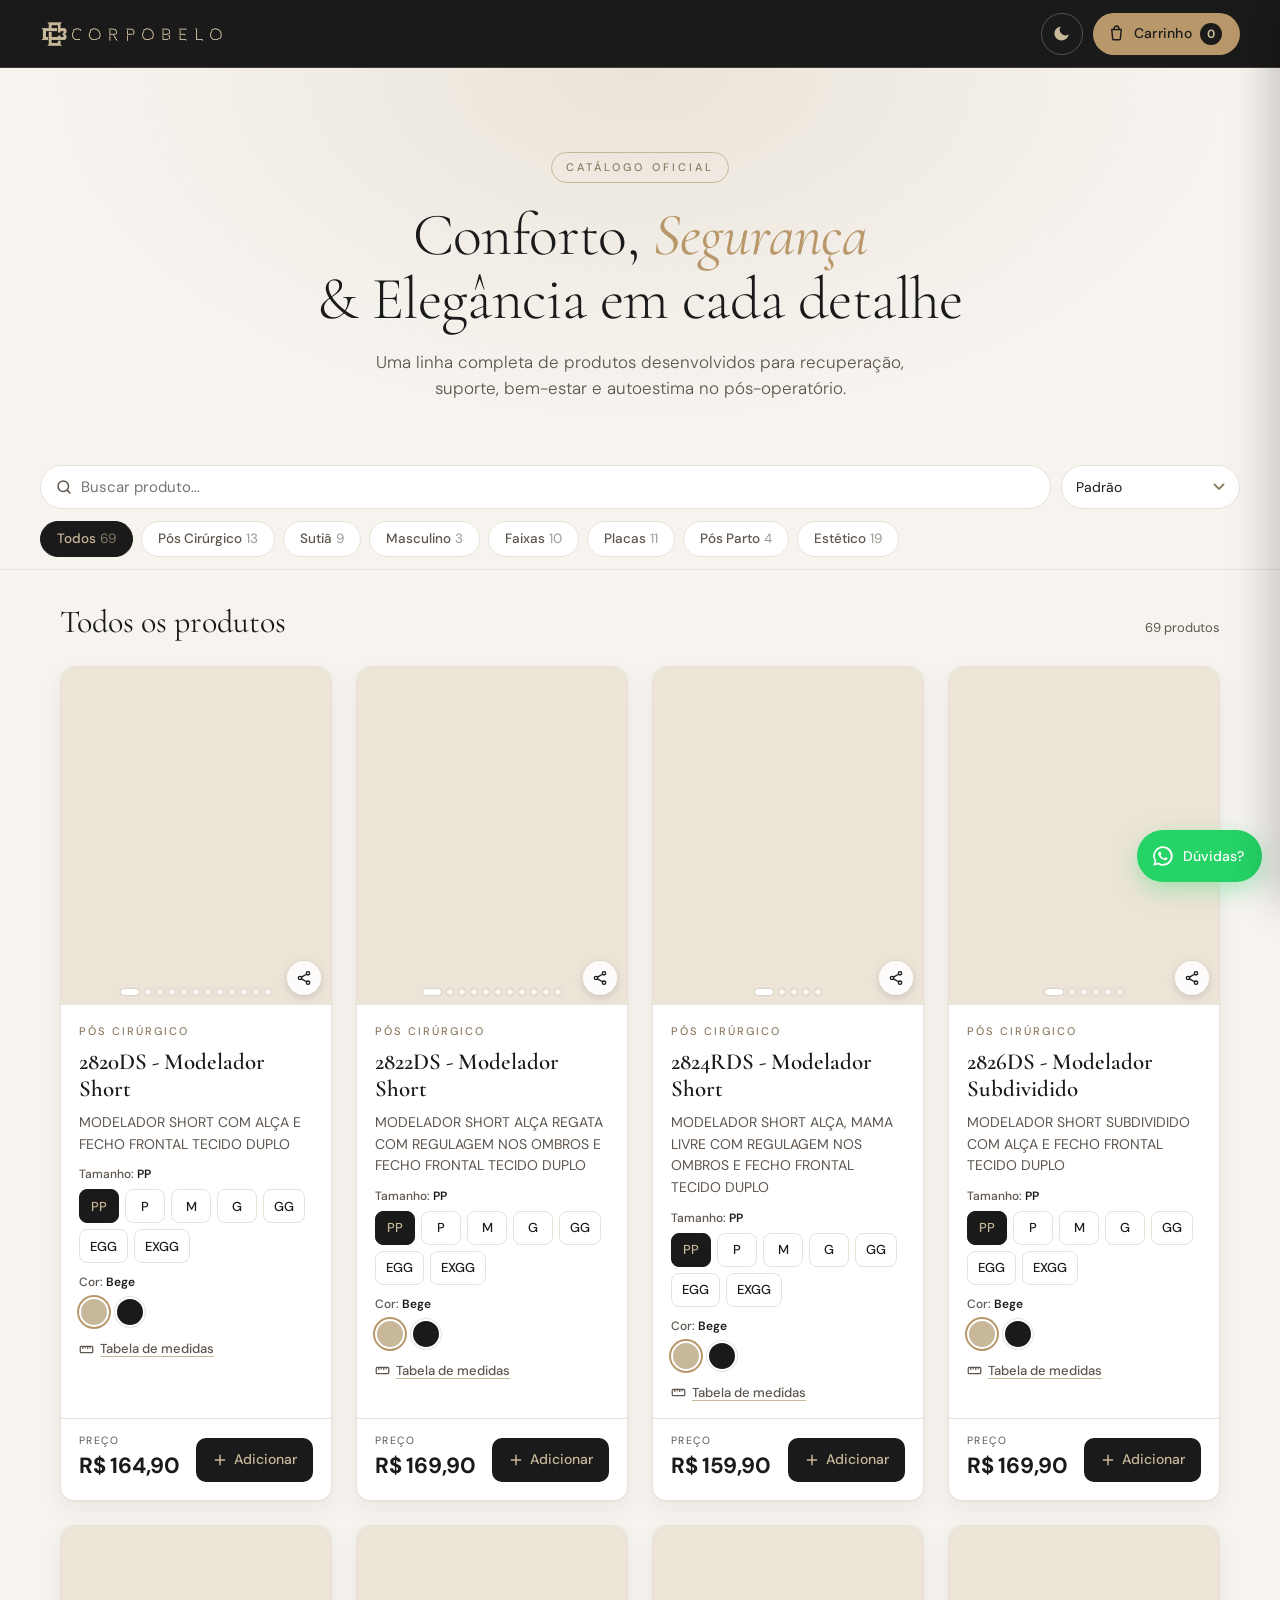
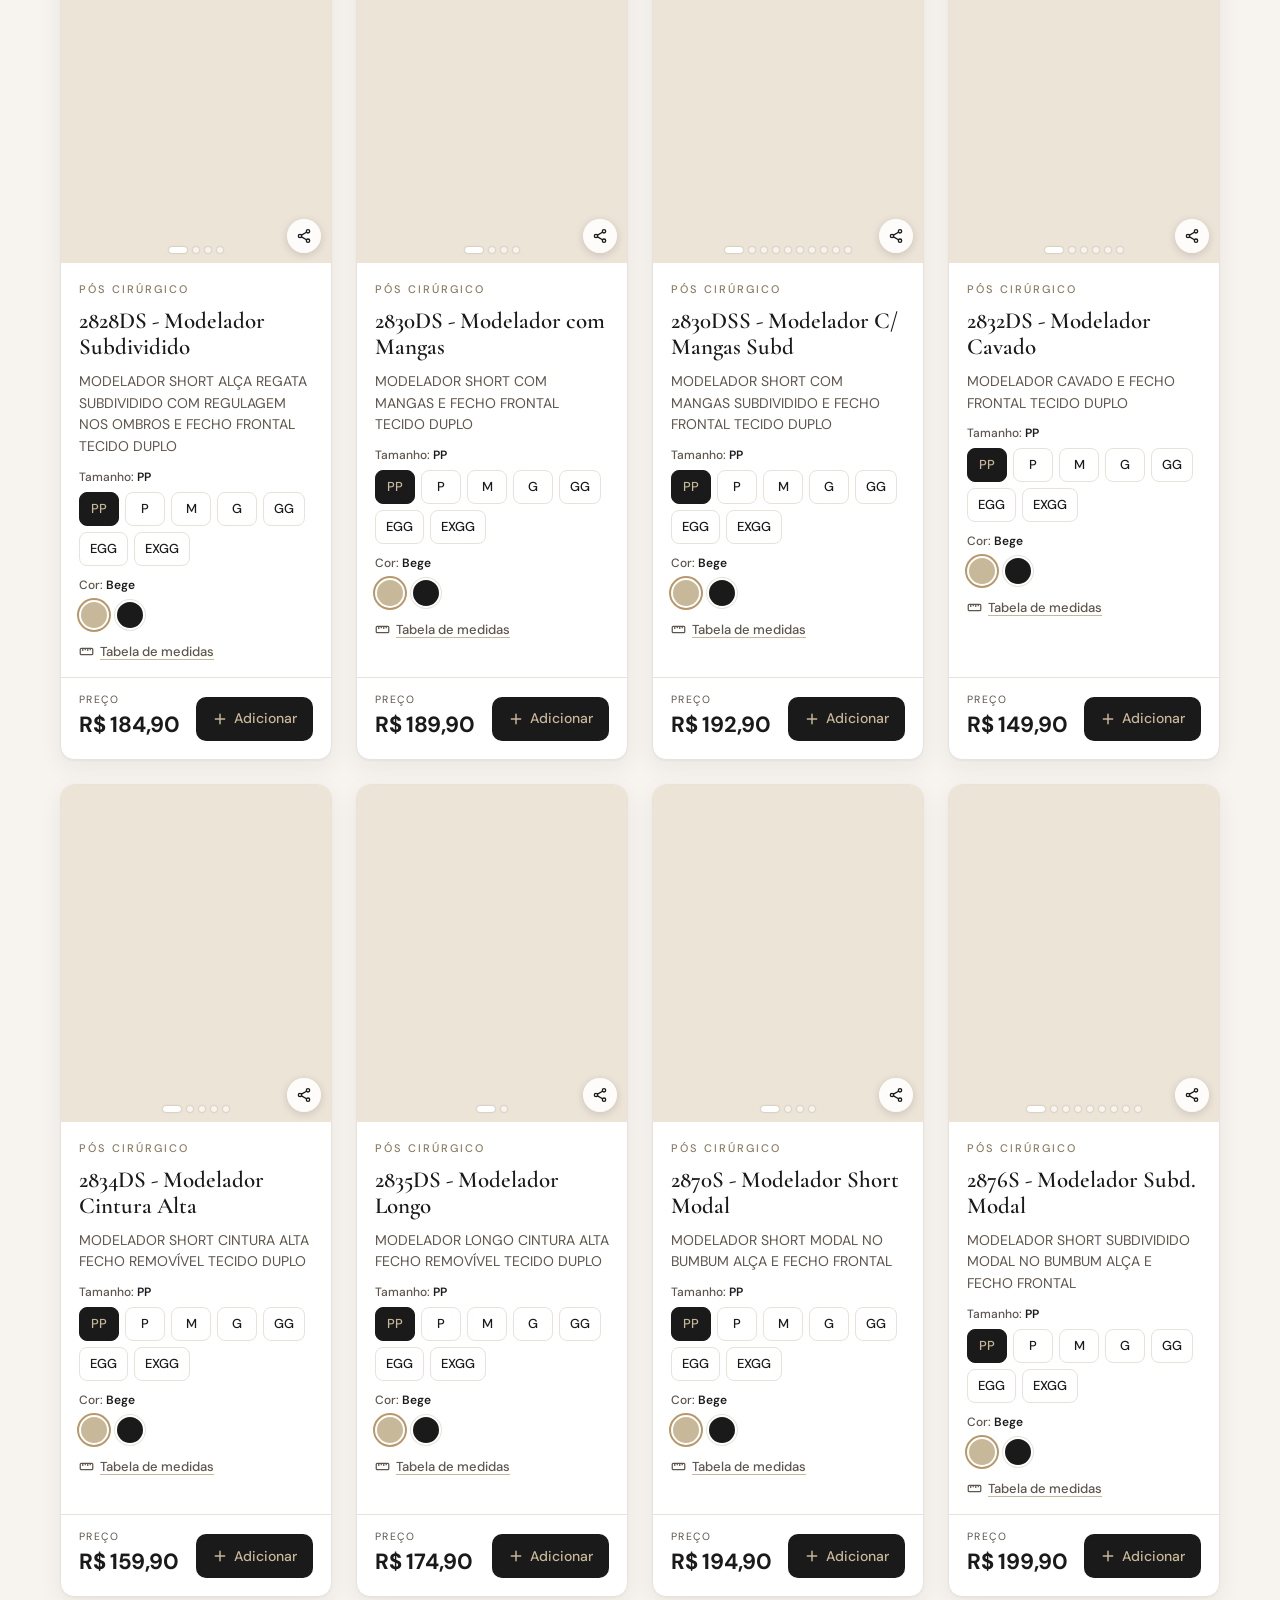
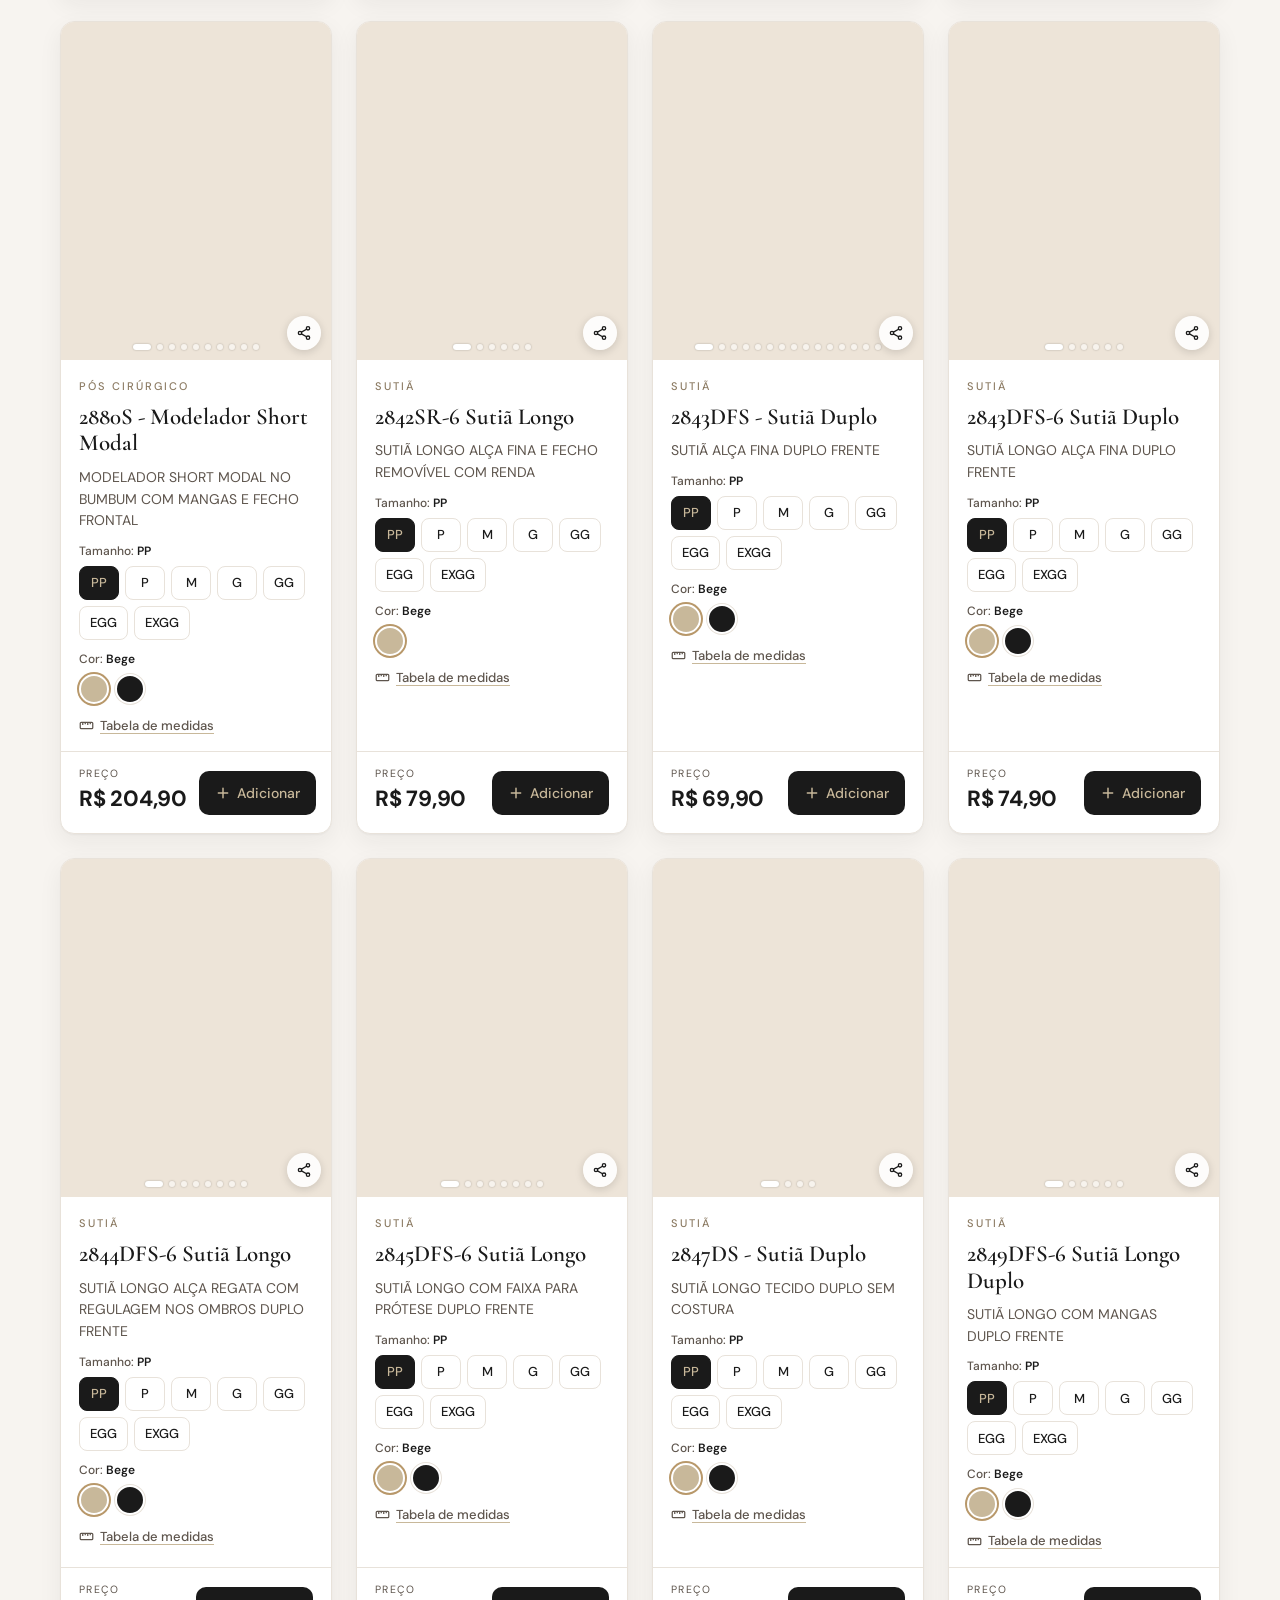
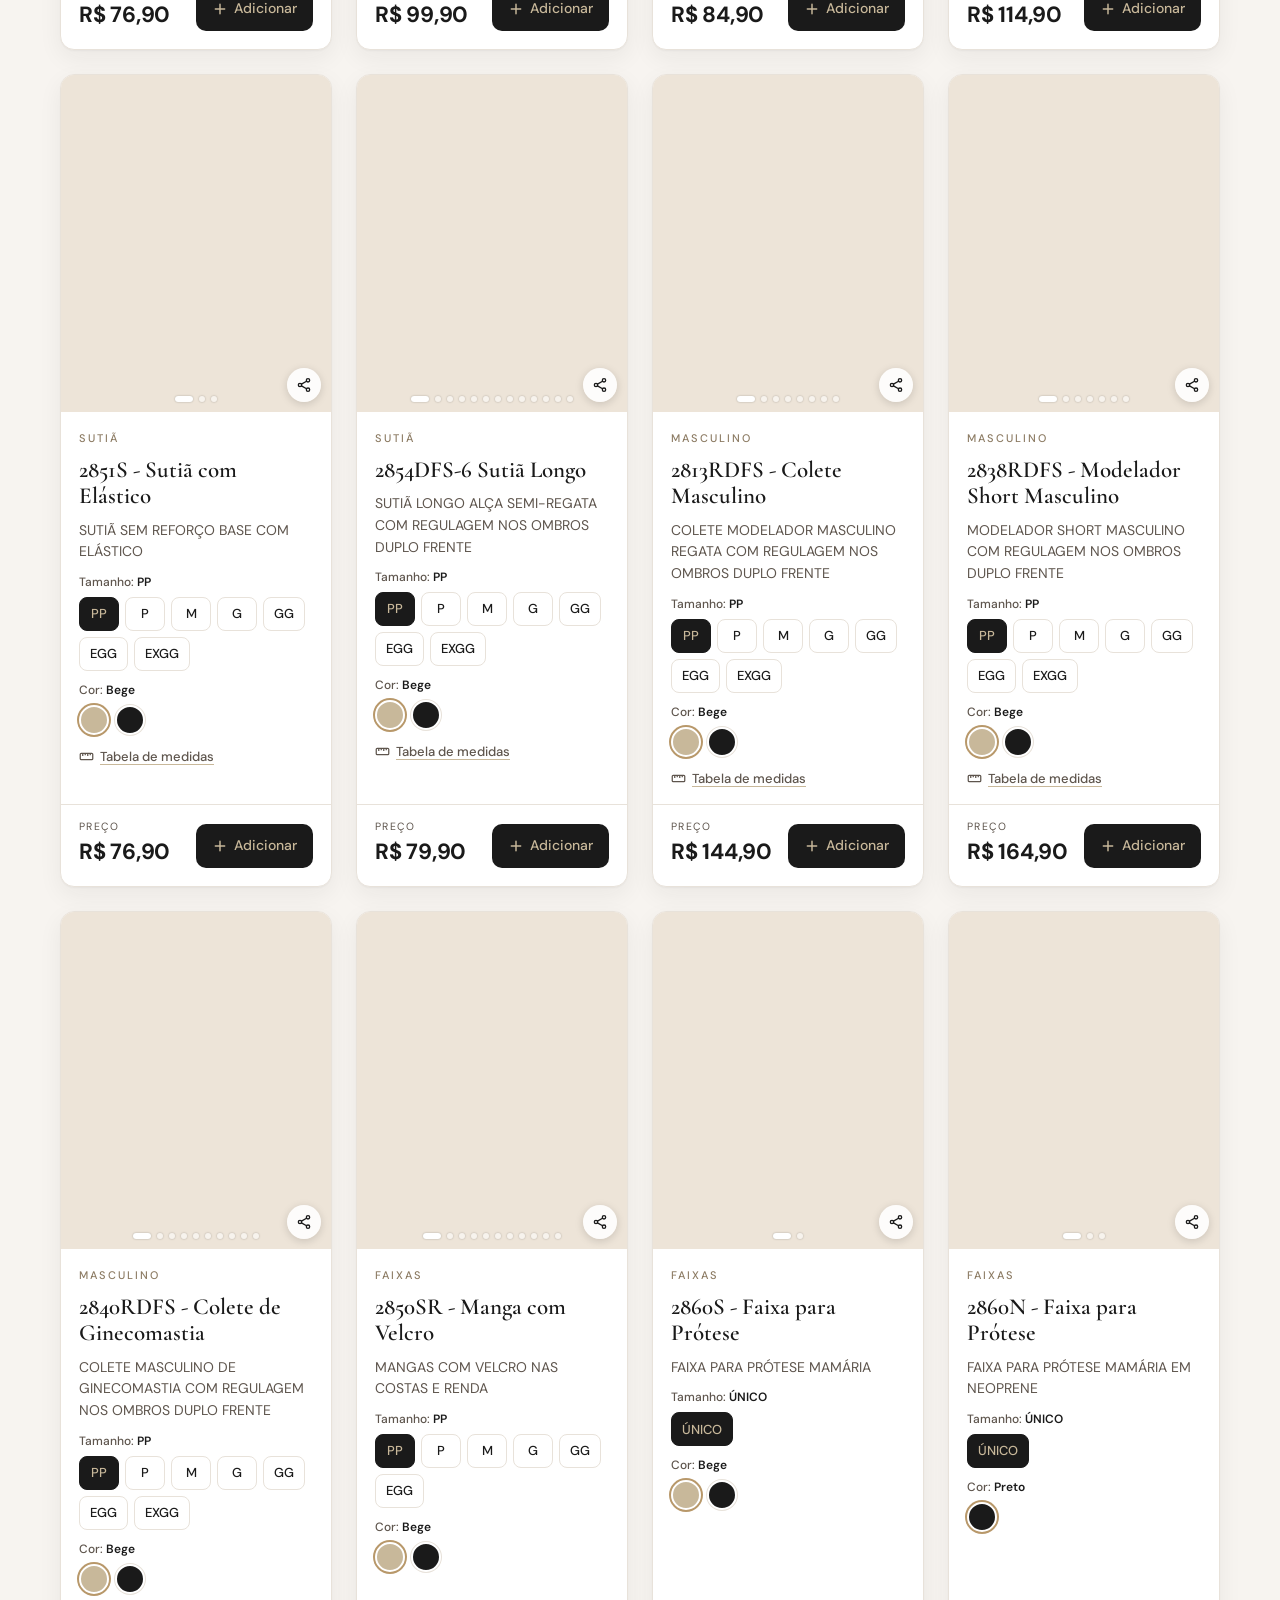
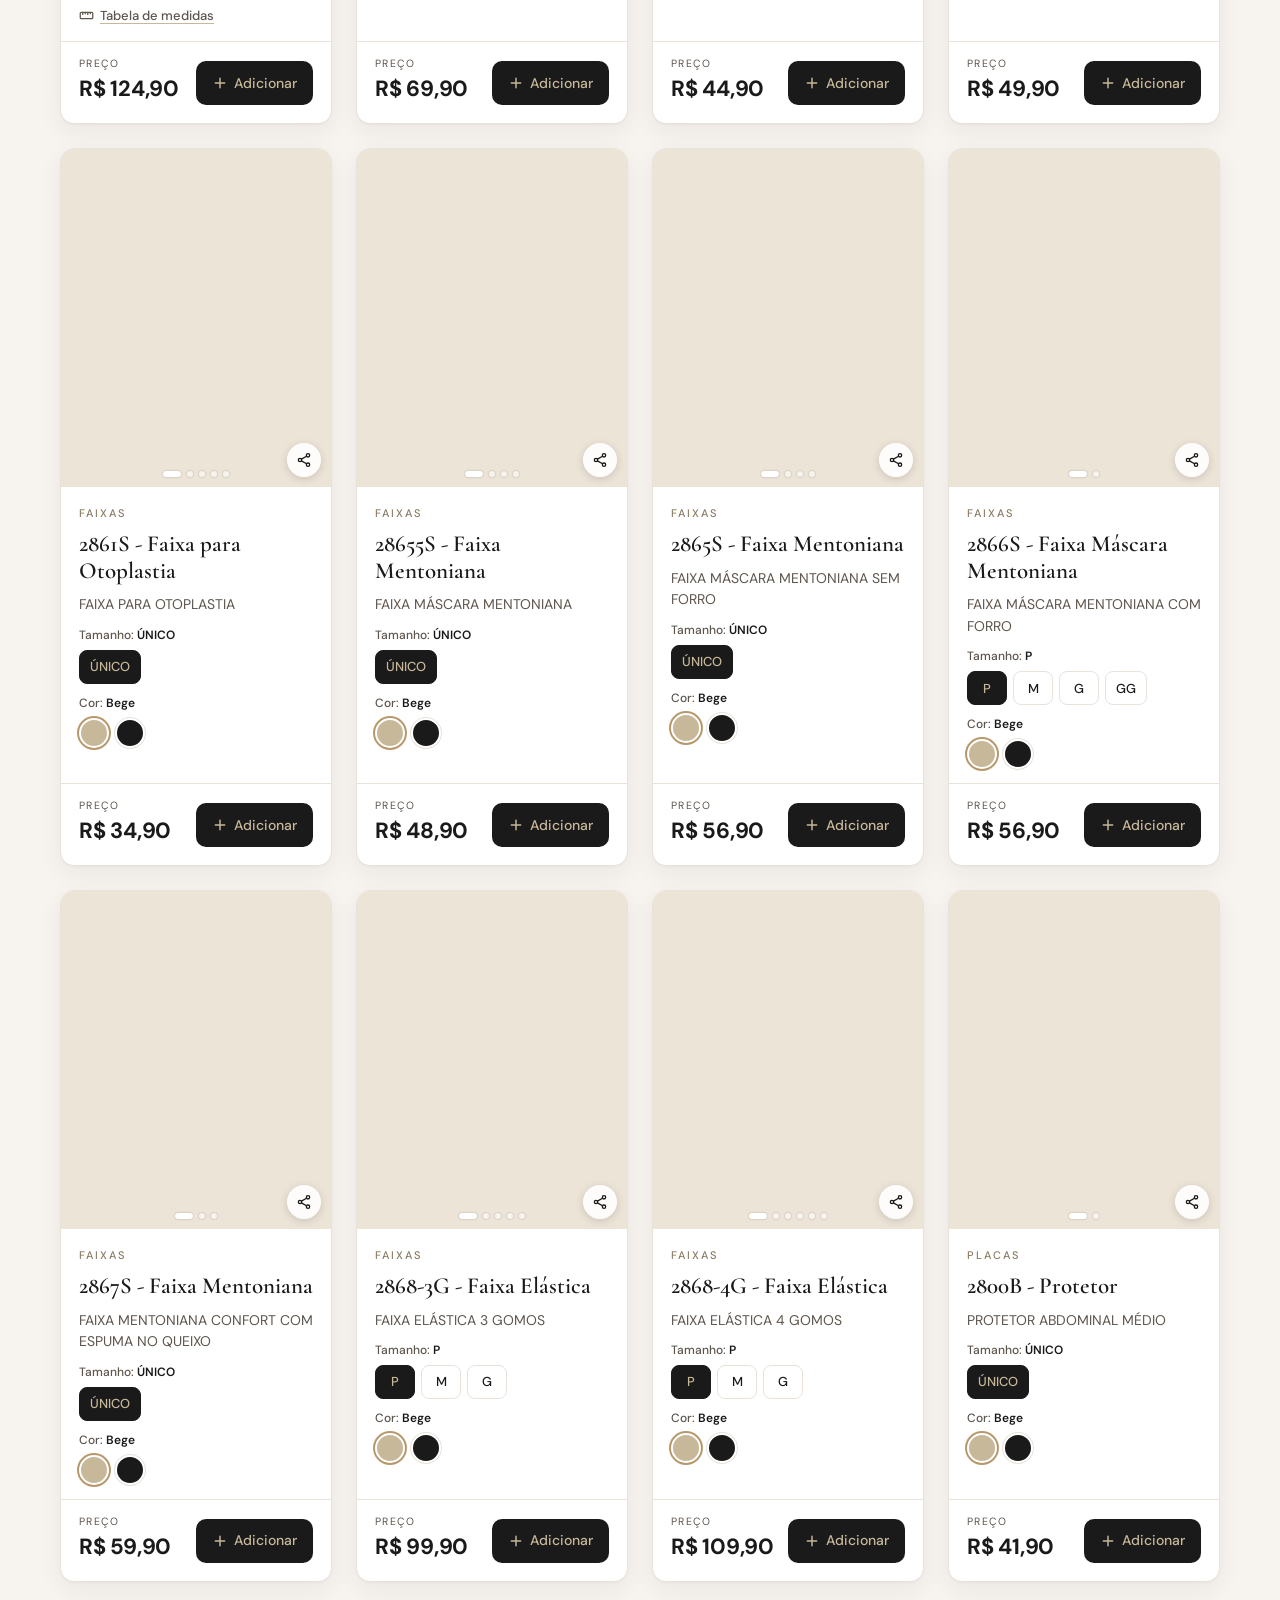
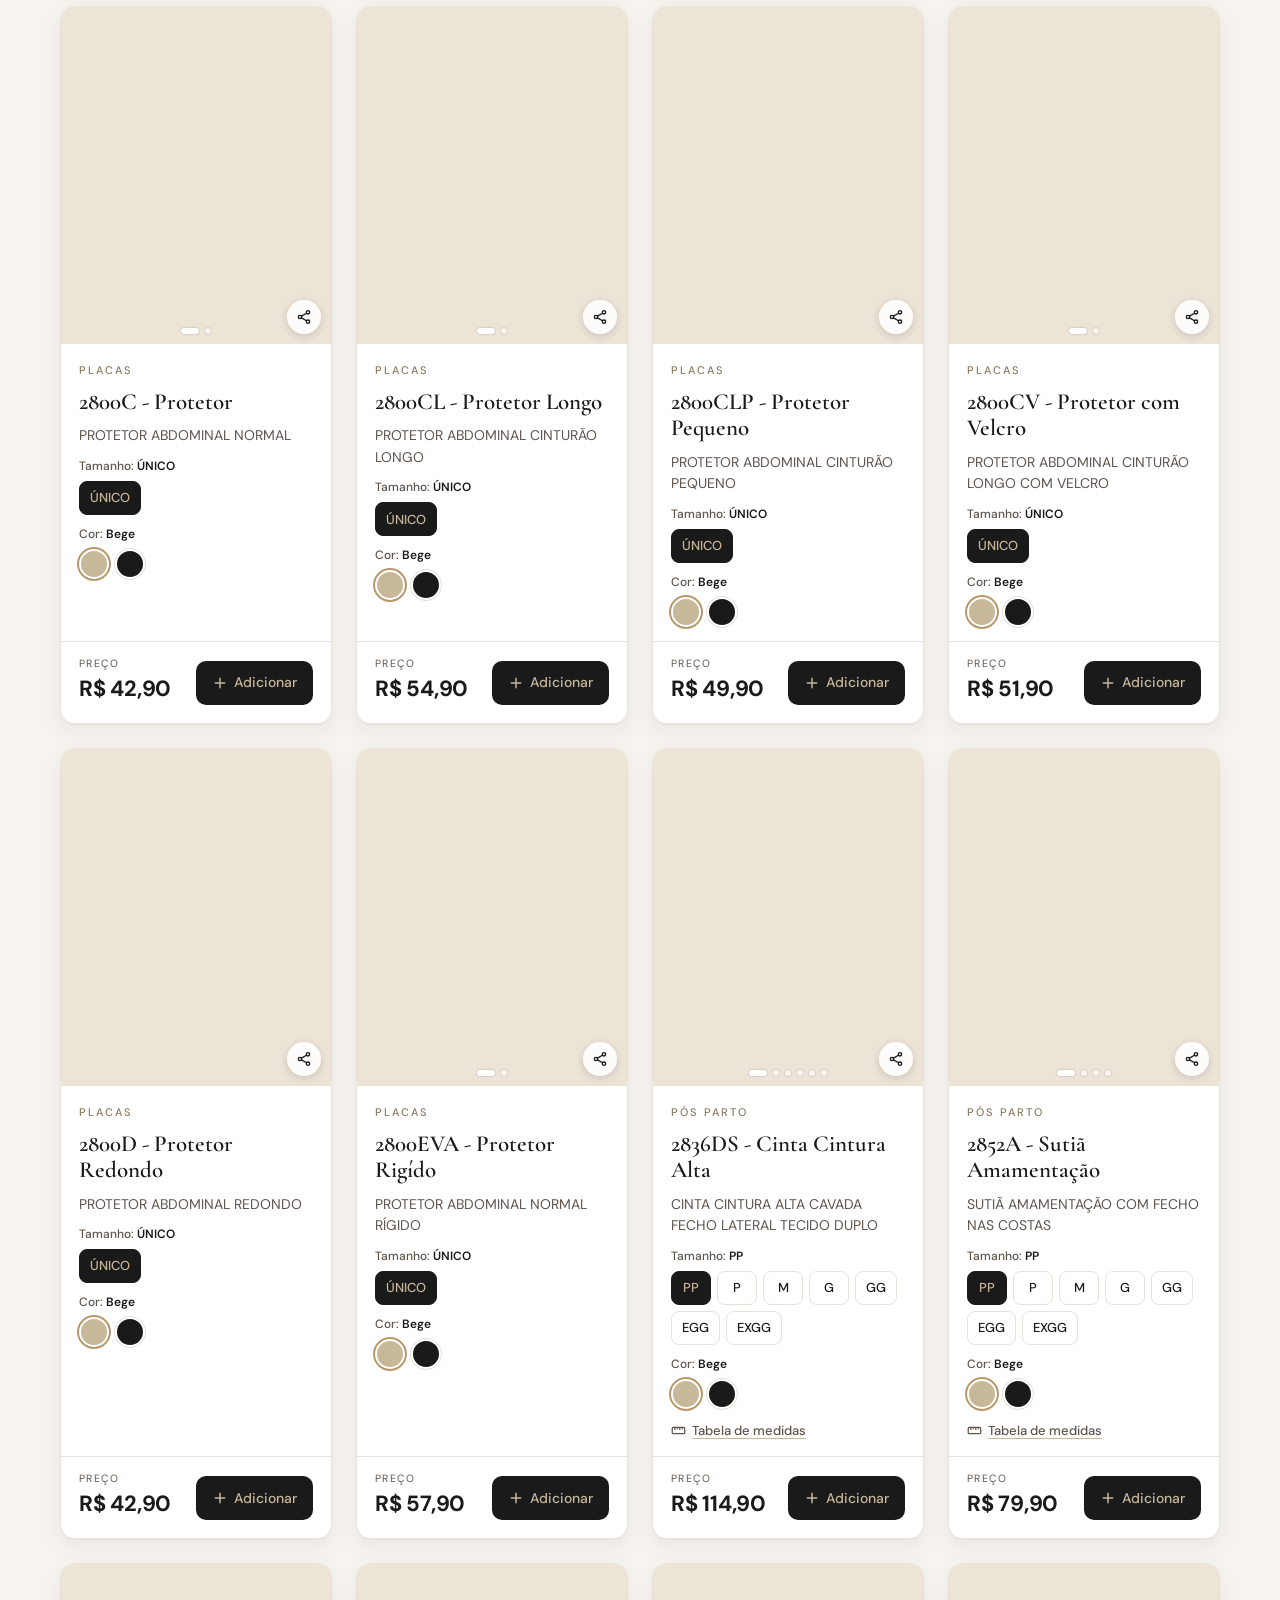
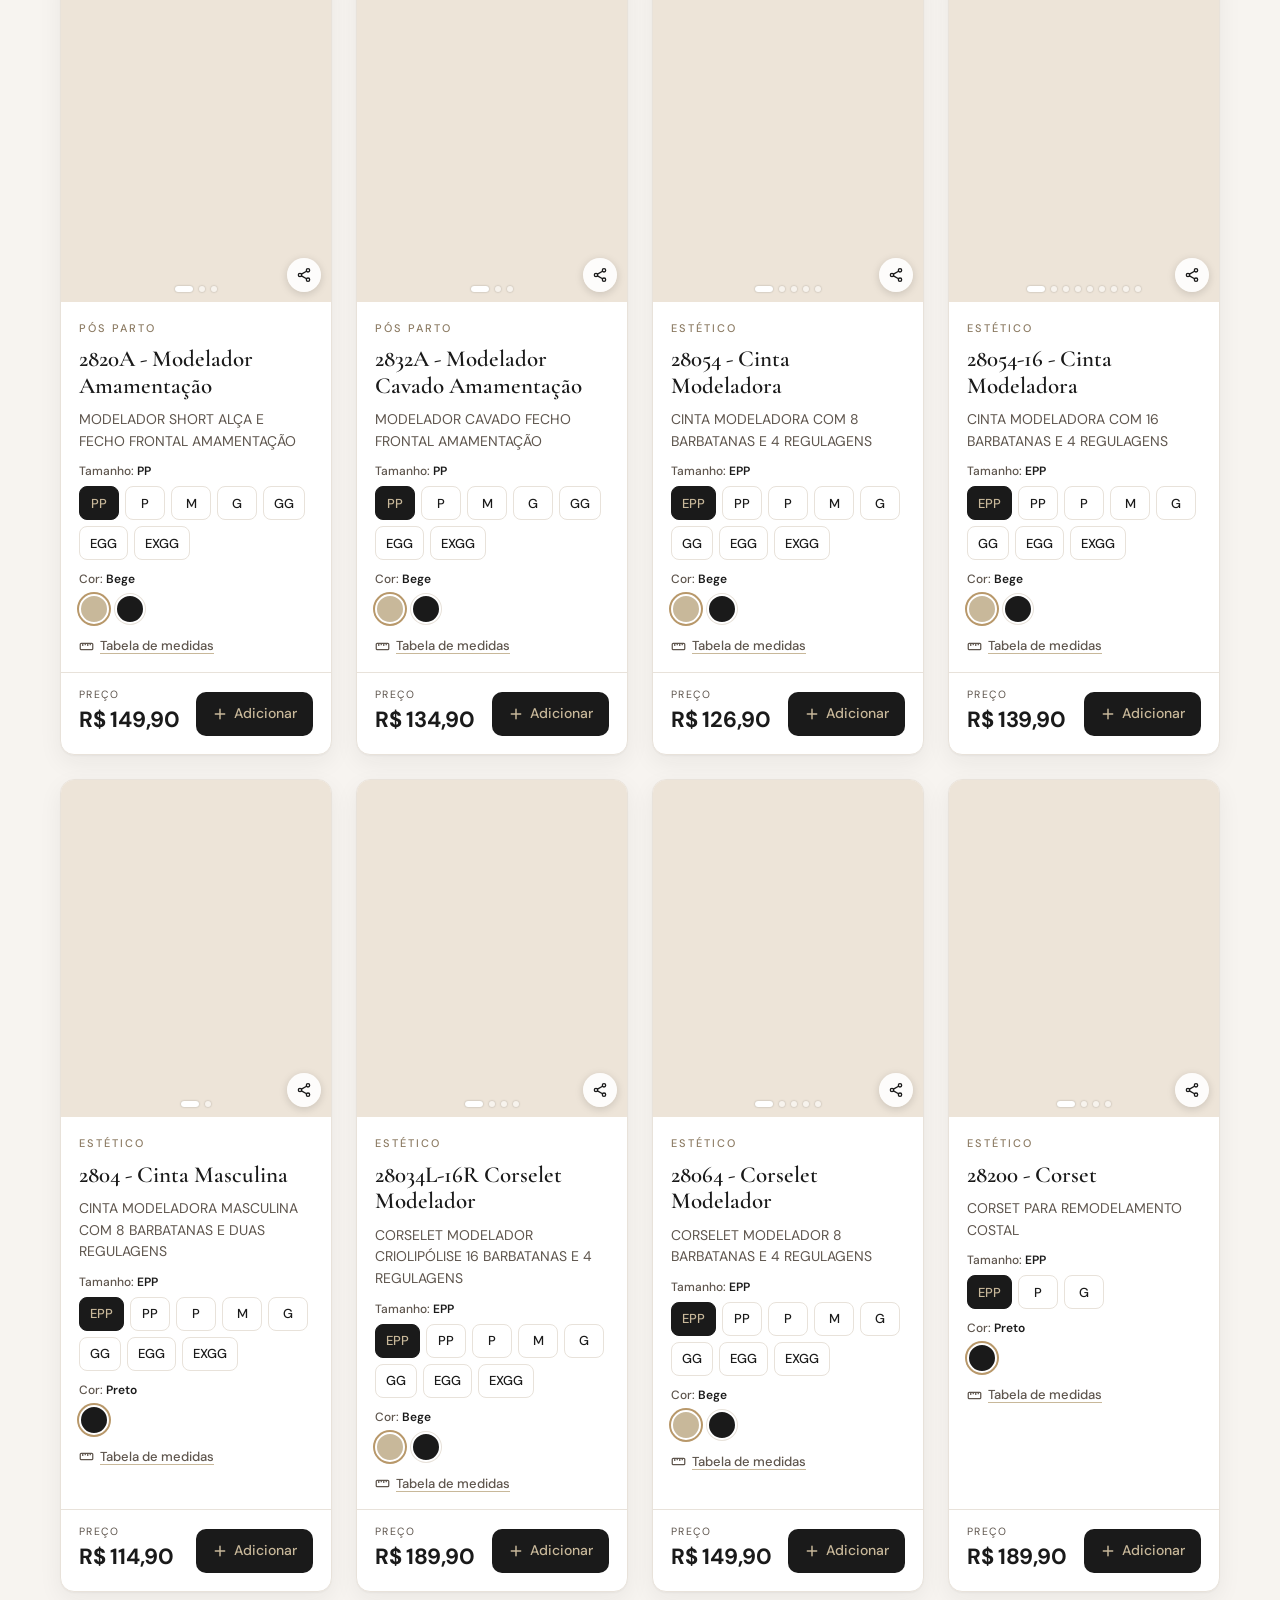
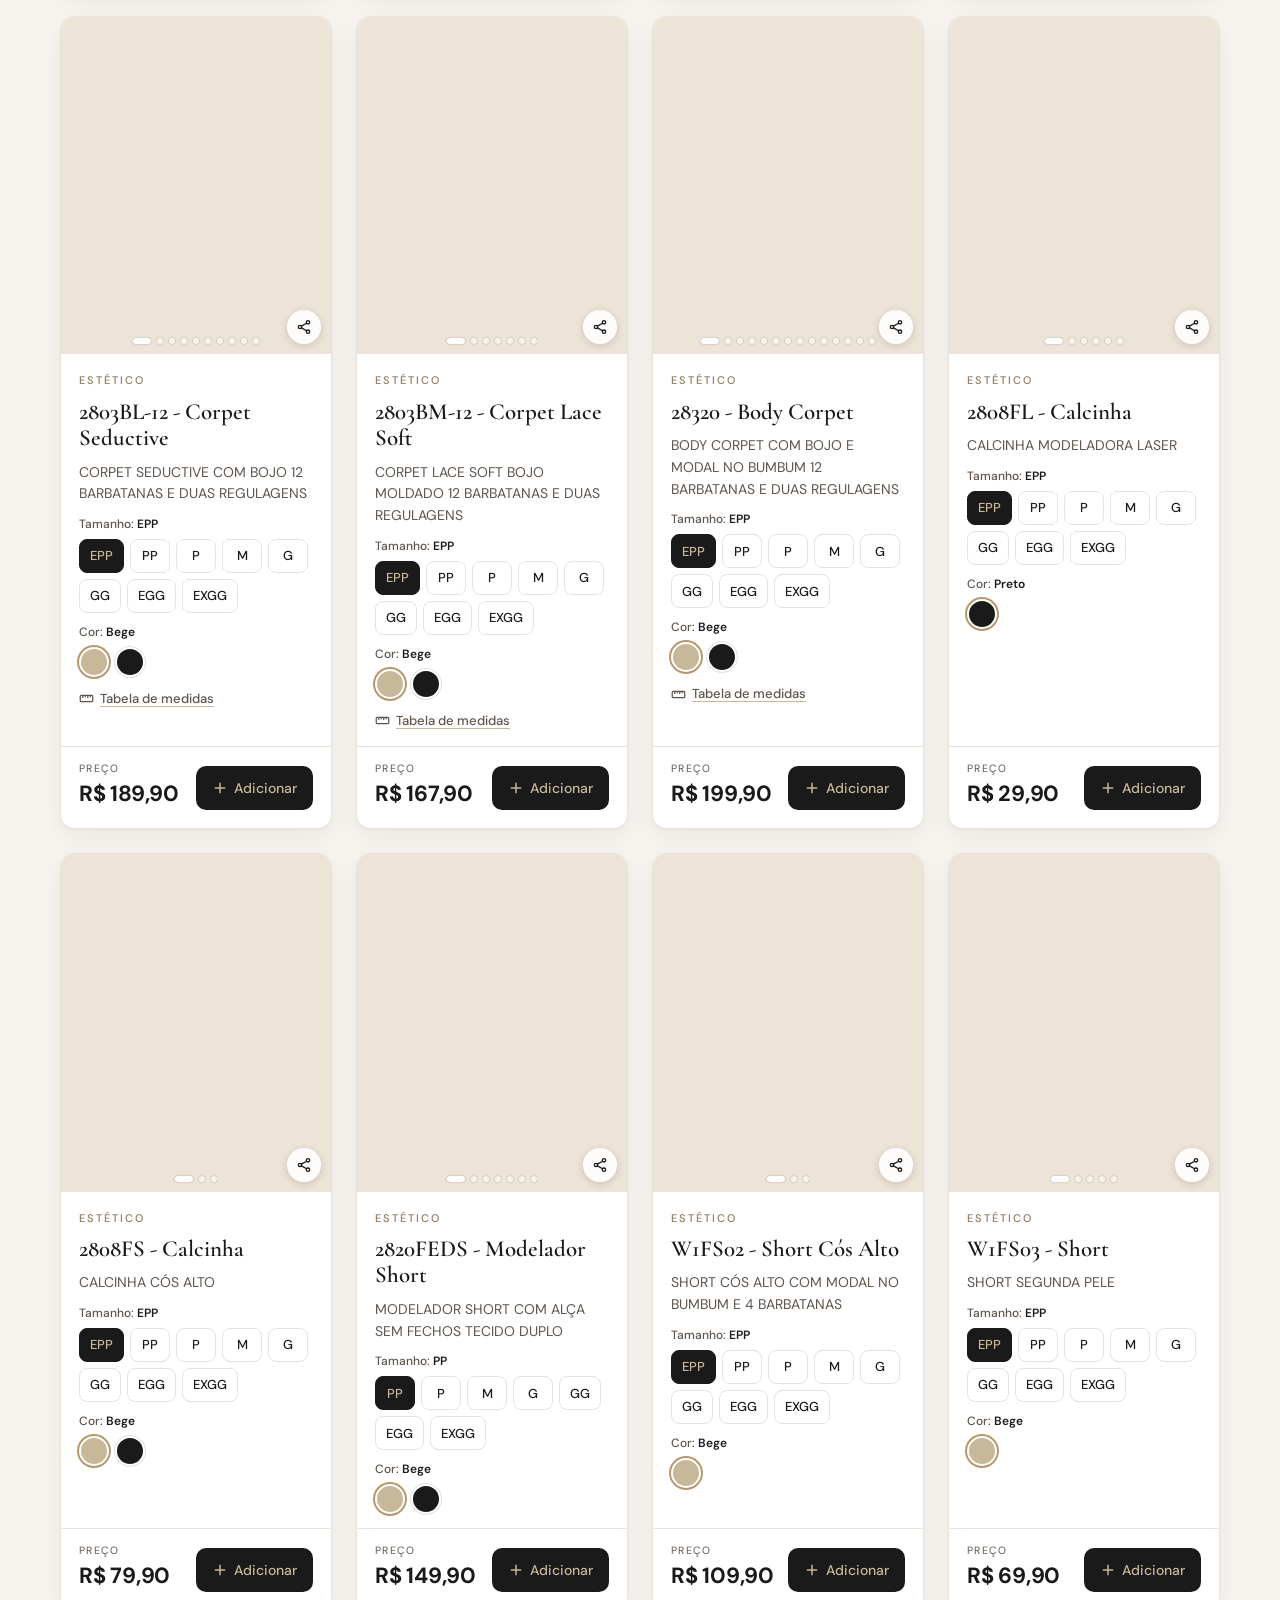
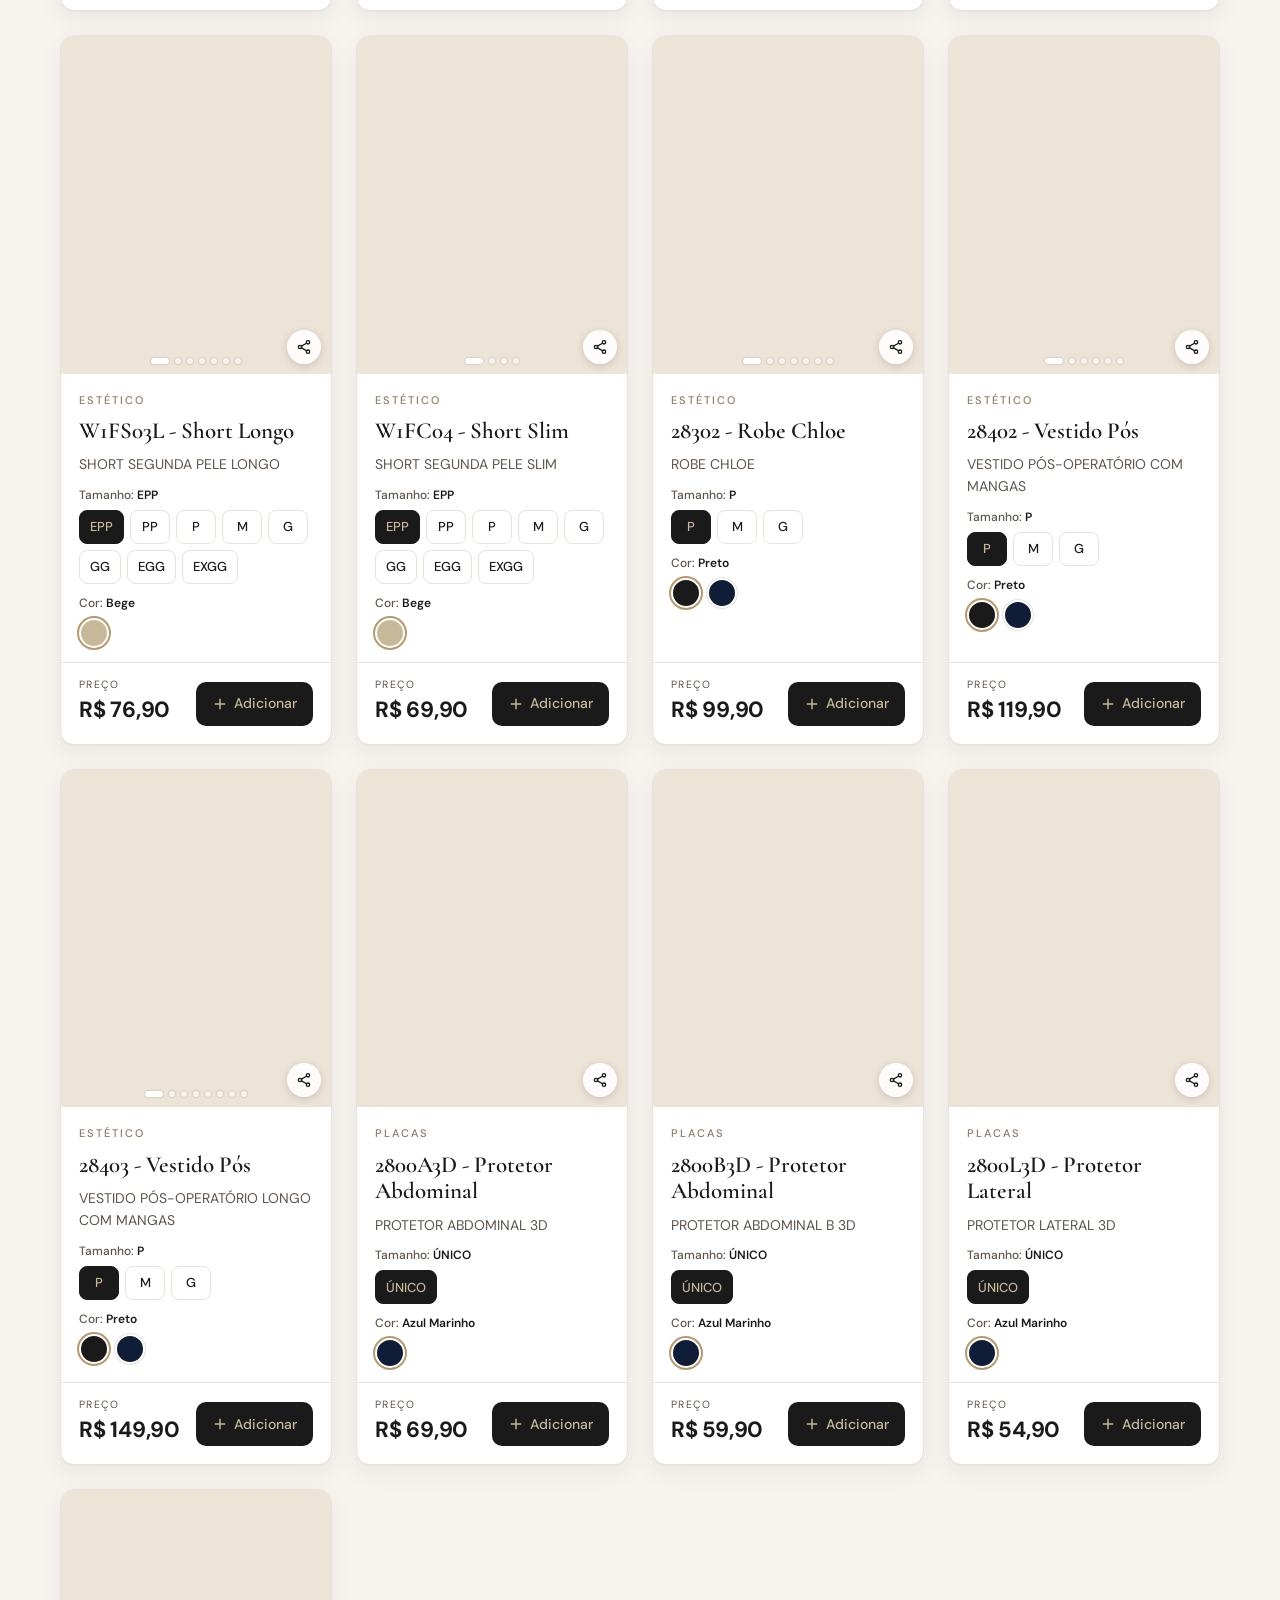
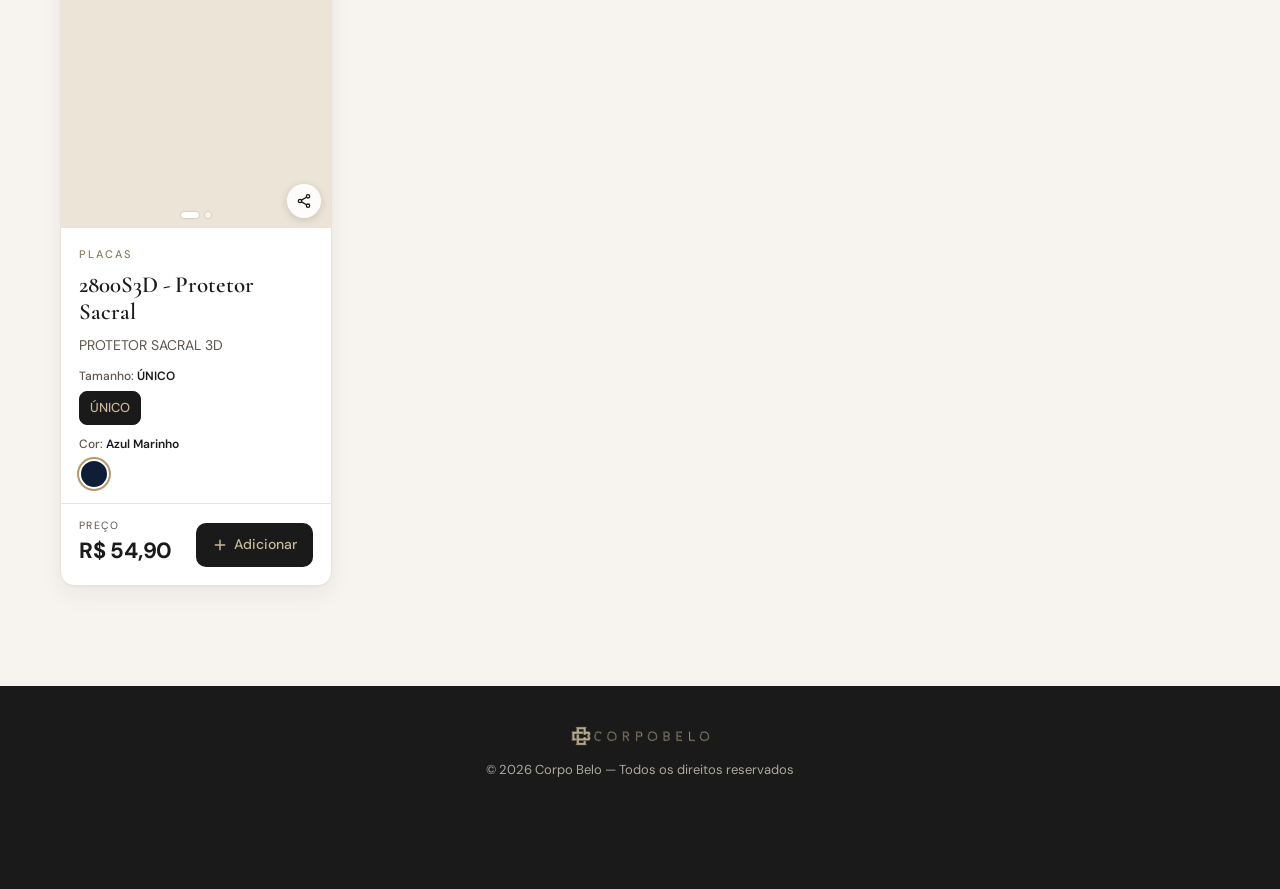
==== index.html @ 25388c6e "Add files via upload" ====
<!DOCTYPE html>
<html lang="pt-BR">
<head>
<meta charset="UTF-8" />
<meta name="viewport" content="width=device-width, initial-scale=1.0, viewport-fit=cover" />
<title>Corpo Belo — Catálogo Oficial</title>
<meta name="description" content="Catálogo oficial Corpo Belo: modeladores pós-cirúrgicos, sutiãs, faixas, placas, pós-parto e linha estética. Monte seu pedido e envie pelo WhatsApp." />
<meta name="theme-color" content="#1A1A1A" />

<!-- Prévia bonita quando o link é enviado no WhatsApp / Instagram -->
<meta property="og:type" content="website" />
<meta property="og:title" content="Corpo Belo — Catálogo Oficial" />
<meta property="og:description" content="Conforto, segurança e elegância em cada detalhe. Veja os produtos e monte seu pedido." />
<meta property="og:image" content="https://catalogocorpobelo.github.io/Catalogo/image/compartilhar.jpg" />
<meta property="og:image:width" content="1200" />
<meta property="og:image:height" content="630" />
<meta name="twitter:card" content="summary_large_image" />

<link rel="icon" type="image/png" href="image/favicon.png" />
<link rel="apple-touch-icon" href="image/apple-touch-icon.png" />
<link rel="manifest" href="manifest.json" />

<link rel="preconnect" href="https://fonts.googleapis.com" />
<link rel="preconnect" href="https://fonts.gstatic.com" crossorigin />
<link href="https://fonts.googleapis.com/css2?family=Cormorant+Garamond:ital,wght@0,300;0,400;0,600;1,400&family=DM+Sans:wght@300;400;500;700&display=swap" rel="stylesheet" />
<link rel="stylesheet" href="assets/style.css" />

<!-- Aplica o tema salvo antes de desenhar a página (evita "piscar") -->
<script>
  (function () {
    try {
      var t = localStorage.getItem('cb-tema');
      if (!t) t = window.matchMedia && window.matchMedia('(prefers-color-scheme: dark)').matches ? 'dark' : 'light';
      document.documentElement.setAttribute('data-theme', t);
    } catch (e) { document.documentElement.setAttribute('data-theme', 'light'); }
  })();
</script>
</head>
<body>

<a class="skip-link" href="#catalogo">Pular para os produtos</a>

<header class="topo">
  <a class="logo" href="./" aria-label="Corpo Belo — início">
    <img src="image/logo-bege.png" alt="Corpo Belo" width="280" height="40" />
  </a>
  <div class="topo-acoes">
    <button class="btn-icone" id="btnTema" aria-label="Alternar modo claro/escuro" title="Modo claro/escuro">
      <svg class="ico-lua" viewBox="0 0 24 24" aria-hidden="true"><path d="M21 12.8A9 9 0 1 1 11.2 3a7 7 0 0 0 9.8 9.8z"/></svg>
      <svg class="ico-sol" viewBox="0 0 24 24" aria-hidden="true"><circle cx="12" cy="12" r="4.5"/><path d="M12 1.5v2.5M12 20v2.5M4.6 4.6l1.8 1.8M17.6 17.6l1.8 1.8M1.5 12H4M20 12h2.5M4.6 19.4l1.8-1.8M17.6 6.4l1.8-1.8"/></svg>
    </button>
    <button class="btn-carrinho" id="btnCarrinho" aria-label="Abrir carrinho">
      <svg viewBox="0 0 24 24" aria-hidden="true"><path d="M6 7h12l-1.2 12.2a1 1 0 0 1-1 .8H8.2a1 1 0 0 1-1-.8L6 7z"/><path d="M9 7V5.5a3 3 0 0 1 6 0V7"/></svg>
      <span class="btn-carrinho-txt">Carrinho</span>
      <span class="contador" id="contadorCarrinho" aria-live="polite">0</span>
    </button>
  </div>
</header>

<section class="hero">
  <div class="hero-etiqueta" id="heroEtiqueta">Catálogo Oficial</div>
  <h1 id="heroTitulo">Conforto, <em>Segurança</em><br>&amp; Elegância em cada detalhe</h1>
  <p id="heroSubtitulo">Uma linha completa de produtos desenvolvidos para recuperação, suporte, bem-estar e autoestima no pós-operatório.</p>
</section>

<div class="barra-filtros" id="barraFiltros">
  <div class="filtros-linha">
    <label class="busca">
      <svg viewBox="0 0 24 24" aria-hidden="true"><circle cx="11" cy="11" r="7"/><path d="m20 20-3.5-3.5"/></svg>
      <input type="search" id="campoBusca" placeholder="Buscar produto..." autocomplete="off" aria-label="Buscar produto" />
    </label>
    <select id="ordenar" aria-label="Ordenar produtos">
      <option value="padrao">Padrão</option>
      <option value="menor">Menor preço</option>
      <option value="maior">Maior preço</option>
      <option value="az">Nome (A–Z)</option>
      <option value="promo">Promoções primeiro</option>
    </select>
  </div>
  <nav class="categorias" id="categorias" aria-label="Categorias">
    <button class="cat-btn ativo" data-cat="todos">Todos</button>
  </nav>
</div>

<main id="catalogo">
  <div class="secao-topo">
    <h2 class="secao-titulo" id="secaoTitulo">Todos os produtos</h2>
    <span class="secao-contagem" id="secaoContagem"></span>
  </div>
  <div class="grade" id="grade" aria-live="polite">
    <!-- esqueleto de carregamento -->
    <div class="card esqueleto"></div><div class="card esqueleto"></div><div class="card esqueleto"></div><div class="card esqueleto"></div>
  </div>
</main>

<footer class="rodape">
  <img src="image/logo-bege.png" alt="Corpo Belo" class="rodape-logo" loading="lazy" />
  <p>&copy; <span id="anoAtual">2026</span> <span id="rodapeTexto">Corpo Belo — Todos os direitos reservados</span></p>
</footer>

<!-- Botão flutuante de dúvidas -->
<a class="wpp-flutuante" id="wppFlutuante" href="#" target="_blank" rel="noopener" aria-label="Dúvidas? Fale conosco no WhatsApp">
  <svg viewBox="0 0 32 32" aria-hidden="true"><path d="M16 3a13 13 0 0 0-11.2 19.6L3 29l6.6-1.7A13 13 0 1 0 16 3zm0 23.6c-2 0-4-.6-5.7-1.6l-.4-.2-3.9 1 1-3.8-.3-.4A10.6 10.6 0 1 1 16 26.6zm5.8-7.9c-.3-.2-1.9-.9-2.2-1-.3-.1-.5-.2-.7.2l-1 1.2c-.2.2-.4.2-.7.1a8.7 8.7 0 0 1-4.3-3.8c-.3-.6.3-.5.9-1.7.1-.2 0-.4 0-.5l-1-2.4c-.3-.6-.5-.5-.7-.5h-.6c-.2 0-.5.1-.8.4-.3.3-1 1-1 2.5s1.1 2.9 1.2 3.1c.2.2 2.1 3.2 5.1 4.5 1.9.8 2.6.9 3.6.7.6-.1 1.9-.8 2.1-1.5.3-.7.3-1.3.2-1.5l-.6-.3z"/></svg>
  <span>Dúvidas?</span>
</a>

<!-- Carrinho lateral -->
<div class="fundo-escuro" id="fundoCarrinho"></div>
<aside class="carrinho" id="carrinho" aria-label="Carrinho" aria-hidden="true">
  <div class="carrinho-topo">
    <h2>Seu carrinho</h2>
    <button class="btn-fechar" id="fecharCarrinho" aria-label="Fechar carrinho">&times;</button>
  </div>
  <div class="carrinho-itens" id="itensCarrinho"></div>
  <div class="carrinho-rodape" id="rodapeCarrinho">
    <div class="carrinho-total"><span>Total estimado</span><strong id="totalCarrinho">R$ 0,00</strong></div>
    <label class="campo">
      <span>Seu nome <small>(opcional)</small></span>
      <input type="text" id="nomeCliente" placeholder="Como podemos te chamar?" autocomplete="name" />
    </label>
    <label class="campo">
      <span>Observação <small>(opcional)</small></span>
      <textarea id="obsCliente" rows="2" placeholder="Ex.: cidade de entrega, data da cirurgia..."></textarea>
    </label>
    <div class="enviar-titulo">Enviar pedido pelo WhatsApp para:</div>
    <div class="enviar-botoes" id="botoesEnvio"></div>
    <button class="btn-limpar" id="limparCarrinho">Esvaziar carrinho</button>
  </div>
</aside>

<!-- Visualizador de fotos / tabela de medidas -->
<div class="visualizador" id="visualizador" role="dialog" aria-modal="true" aria-label="Imagem ampliada" aria-hidden="true">
  <button class="vis-fechar" id="visFechar" aria-label="Fechar">&times;</button>
  <button class="vis-seta vis-ant" id="visAnt" aria-label="Foto anterior">&#8249;</button>
  <img id="visImagem" src="" alt="" />
  <button class="vis-seta vis-prox" id="visProx" aria-label="Próxima foto">&#8250;</button>
  <div class="vis-contador" id="visContador"></div>
</div>

<!-- Aviso rápido (ex.: "Adicionado ao carrinho") -->
<div class="aviso" id="aviso" role="status" aria-live="polite"></div>

<script src="config.js"></script>
<script>document.write('<script src="produtos.js?v=' + Date.now() + '"><\/script>');</script>
<script src="assets/app.js"></script>
</body>
</html>
---- assets/style.css ----
/* =====================================================================
   CORPO BELO — ESTILO DO CATÁLOGO
   Cores da marca ficam em :root logo abaixo.
   ===================================================================== */
:root {
  --bege: #C8B89A;
  --bege-claro: #EDE4D8;
  --bege-escuro: #8C7B63;
  --dourado: #B8986A;
  --preto: #1A1A1A;
  --vermelho: #B4232F;
  --verde-wpp: #25D366;

  --fundo: #F7F4F0;
  --superficie: #FFFFFF;
  --texto: #1A1A1A;
  --texto-suave: #5E554D;
  --borda: #E8E2DA;
  --sombra: 0 1px 2px rgba(26,26,26,.04), 0 8px 24px rgba(26,26,26,.06);
  --sombra-forte: 0 18px 50px rgba(26,26,26,.16);

  --raio: 14px;
  --trans: .28s cubic-bezier(.25,.8,.25,1);
  --serif: 'Cormorant Garamond', Georgia, serif;
  --sans: 'DM Sans', system-ui, -apple-system, 'Segoe UI', sans-serif;
  color-scheme: light;
}
[data-theme="dark"] {
  --fundo: #121212;
  --superficie: #1C1C1C;
  --texto: #F3F0EC;
  --texto-suave: #BDB3AA;
  --borda: #2C2C2C;
  --bege-claro: #2A2621;
  --vermelho: #E5545F;
  --sombra: 0 1px 2px rgba(0,0,0,.3), 0 8px 24px rgba(0,0,0,.35);
  color-scheme: dark;
}

* { margin: 0; padding: 0; box-sizing: border-box; }
html { scroll-behavior: smooth; -webkit-text-size-adjust: 100%; }
body {
  font-family: var(--sans);
  background: var(--fundo);
  color: var(--texto);
  min-height: 100vh;
  line-height: 1.5;
  transition: background var(--trans), color var(--trans);
  overflow-x: hidden;
}
body.travado { overflow: hidden; }
img { max-width: 100%; display: block; }
button, input, select, textarea { font: inherit; color: inherit; }
button { cursor: pointer; }
:focus-visible { outline: 2px solid var(--dourado); outline-offset: 2px; }

.skip-link { position: absolute; left: -999px; top: 8px; background: var(--preto); color: #fff; padding: 8px 14px; border-radius: 8px; z-index: 999; }
.skip-link:focus { left: 8px; }

/* ── TOPO ───────────────────────────────────────── */
.topo {
  position: sticky; top: 0; z-index: 50;
  height: 68px;
  display: flex; align-items: center; justify-content: space-between;
  padding: 0 clamp(16px, 4vw, 40px);
  background: var(--preto);
  border-bottom: 1px solid rgba(200,184,154,.22);
}
.logo img { height: 26px; width: auto; }
.topo-acoes { display: flex; align-items: center; gap: 10px; }
.btn-icone {
  width: 42px; height: 42px; border-radius: 50%;
  display: grid; place-items: center;
  background: transparent; border: 1px solid rgba(200,184,154,.35);
  transition: background var(--trans), border-color var(--trans);
}
.btn-icone:hover { background: rgba(200,184,154,.12); border-color: var(--bege); }
.btn-icone svg { width: 19px; height: 19px; fill: none; stroke: var(--bege); stroke-width: 1.8; stroke-linecap: round; }
.ico-lua { fill: var(--bege) !important; stroke: none !important; }
.ico-sol { display: none; }
[data-theme="dark"] .ico-lua { display: none; }
[data-theme="dark"] .ico-sol { display: block; }

.btn-carrinho {
  position: relative;
  display: flex; align-items: center; gap: 8px;
  height: 42px; padding: 0 18px 0 14px;
  background: var(--dourado); color: var(--preto);
  border: none; border-radius: 999px;
  font-weight: 500; font-size: 14px; letter-spacing: .02em;
  transition: transform var(--trans), background var(--trans);
}
.btn-carrinho:hover { background: var(--bege); }
.btn-carrinho svg { width: 19px; height: 19px; fill: none; stroke: currentColor; stroke-width: 1.8; stroke-linejoin: round; }
.contador {
  min-width: 22px; height: 22px; padding: 0 6px;
  border-radius: 999px; background: var(--preto); color: var(--bege);
  font-size: 12px; font-weight: 700;
  display: grid; place-items: center;
}
.btn-carrinho.pulo { animation: pulo .45s ease; }
@keyframes pulo { 0%,100% { transform: scale(1); } 40% { transform: scale(1.12); } }

/* ── HERO ───────────────────────────────────────── */
.hero {
  text-align: center;
  padding: clamp(44px, 8vw, 84px) 20px clamp(32px, 5vw, 52px);
  background:
    radial-gradient(ellipse at top, rgba(200,184,154,.28), transparent 65%),
    var(--fundo);
}
.hero-etiqueta {
  display: inline-block;
  font-size: 11px; font-weight: 500; letter-spacing: .28em; text-transform: uppercase;
  color: var(--bege-escuro);
  padding: 6px 14px; border: 1px solid var(--bege); border-radius: 999px;
  margin-bottom: 20px;
}
[data-theme="dark"] .hero-etiqueta { color: var(--bege); }
.hero h1 {
  font-family: var(--serif); font-weight: 300;
  font-size: clamp(34px, 6vw, 60px); line-height: 1.08;
  letter-spacing: -.01em; text-wrap: balance;
}
.hero h1 em { font-style: italic; color: var(--dourado); font-weight: 400; }
.hero p {
  max-width: 560px; margin: 18px auto 0;
  font-size: clamp(15px, 2vw, 17px); color: var(--texto-suave); font-weight: 300;
  text-wrap: pretty;
}

/* ── FILTROS ────────────────────────────────────── */
.barra-filtros {
  position: sticky; top: 68px; z-index: 40;
  background: color-mix(in srgb, var(--fundo) 92%, transparent);
  backdrop-filter: blur(10px); -webkit-backdrop-filter: blur(10px);
  border-bottom: 1px solid var(--borda);
  padding: 12px clamp(16px, 4vw, 40px) 0;
}
.filtros-linha { display: flex; gap: 10px; max-width: 1240px; margin: 0 auto; }
.busca {
  flex: 1; min-width: 0; display: flex; align-items: center; gap: 8px;
  height: 44px; padding: 0 14px;
  background: var(--superficie); border: 1px solid var(--borda); border-radius: 999px;
  transition: border-color var(--trans);
}
.busca:focus-within { border-color: var(--dourado); }
.busca svg { width: 18px; height: 18px; fill: none; stroke: var(--texto-suave); stroke-width: 2; stroke-linecap: round; flex-shrink: 0; }
.busca input { flex: 1; min-width: 0; border: none; background: transparent; outline: none; font-size: 15px; }
#ordenar {
  height: 44px; padding: 0 34px 0 14px; max-width: 46%;
  background: var(--superficie) url("data:image/svg+xml,%3Csvg xmlns='http://www.w3.org/2000/svg' width='12' height='8'%3E%3Cpath d='M1 1l5 5 5-5' fill='none' stroke='%238C7B63' stroke-width='1.8'/%3E%3C/svg%3E") no-repeat right 14px center;
  border: 1px solid var(--borda); border-radius: 999px;
  appearance: none; -webkit-appearance: none; font-size: 14px;
}
.categorias {
  display: flex; gap: 8px; overflow-x: auto;
  max-width: 1240px; margin: 0 auto;
  padding: 12px 0;
  scrollbar-width: none;
  scroll-snap-type: x proximity;
}
.categorias::-webkit-scrollbar { display: none; }
.cat-btn {
  flex-shrink: 0; scroll-snap-align: start;
  height: 36px; padding: 0 16px;
  border-radius: 999px; border: 1px solid var(--borda);
  background: var(--superficie);
  font-size: 13.5px; font-weight: 500; color: var(--texto-suave);
  transition: all var(--trans);
}
.cat-btn:hover { border-color: var(--bege); color: var(--texto); }
.cat-btn.ativo { background: var(--preto); border-color: var(--preto); color: var(--bege); }
[data-theme="dark"] .cat-btn.ativo { background: var(--bege); border-color: var(--bege); color: var(--preto); }
.cat-btn .qtd { opacity: .6; font-weight: 400; margin-left: 4px; }

/* ── GRADE ──────────────────────────────────────── */
main { max-width: 1240px; margin: 0 auto; padding: 28px clamp(16px, 4vw, 40px) 100px; }
.secao-topo { display: flex; align-items: baseline; justify-content: space-between; gap: 12px; margin-bottom: 20px; }
.secao-titulo { font-family: var(--serif); font-weight: 400; font-size: clamp(24px, 3.5vw, 32px); }
.secao-contagem { font-size: 13px; color: var(--texto-suave); white-space: nowrap; }
.grade {
  display: grid; gap: clamp(14px, 2vw, 24px);
  grid-template-columns: repeat(auto-fill, minmax(260px, 1fr));
}

/* ── CARD ───────────────────────────────────────── */
.card {
  position: relative;
  display: flex; flex-direction: column;
  background: var(--superficie);
  border: 1px solid var(--borda); border-radius: var(--raio);
  overflow: hidden;
  box-shadow: var(--sombra);
  transition: transform var(--trans), box-shadow var(--trans), border-color var(--trans);
  animation: surgir .45s ease both;
}
@keyframes surgir { from { opacity: 0; transform: translateY(10px); } to { opacity: 1; transform: none; } }
@media (hover: hover) {
  .card:hover { transform: translateY(-4px); box-shadow: var(--sombra-forte); border-color: var(--bege); }
}
.card.destacado { outline: 2px solid var(--dourado); outline-offset: 2px; }
.card.esqueleto { min-height: 460px; background: linear-gradient(100deg, var(--superficie) 40%, var(--bege-claro) 50%, var(--superficie) 60%) 0 0 / 300% 100%; animation: brilho 1.4s linear infinite; }
@keyframes brilho { to { background-position: -150% 0; } }

/* Galeria */
.galeria {
  position: relative; aspect-ratio: 4 / 5;
  background: var(--bege-claro); overflow: hidden; cursor: zoom-in;
  touch-action: pan-y;
}
.galeria-trilho { display: flex; height: 100%; transition: transform .35s ease; }
.galeria-trilho img { flex: 0 0 100%; width: 100%; height: 100%; object-fit: cover; user-select: none; -webkit-user-drag: none; }
.galeria.sem-foto { display: grid; place-items: center; cursor: default; color: var(--bege-escuro); font-size: 13px; }
.galeria.sem-foto img { display: none; }
.galeria-seta {
  position: absolute; top: 50%; transform: translateY(-50%);
  width: 34px; height: 34px; border-radius: 50%; border: none;
  background: rgba(255,255,255,.88); color: var(--preto);
  display: grid; place-items: center; font-size: 20px; line-height: 1;
  opacity: 0; transition: opacity var(--trans);
  box-shadow: 0 2px 8px rgba(0,0,0,.15);
}
.galeria-seta.ant { left: 10px; } .galeria-seta.prox { right: 10px; }
.card:hover .galeria-seta, .galeria-seta:focus-visible { opacity: 1; }
@media (hover: none) { .galeria-seta { display: none; } }
.galeria-pontos { position: absolute; bottom: 10px; left: 0; right: 0; display: flex; justify-content: center; gap: 6px; pointer-events: none; }
.galeria-pontos span { width: 6px; height: 6px; border-radius: 999px; background: rgba(255,255,255,.55); transition: all var(--trans); box-shadow: 0 0 2px rgba(0,0,0,.3); }
.galeria-pontos span.ativo { width: 18px; background: #fff; }

.selos { position: absolute; top: 12px; left: 12px; right: 12px; display: flex; justify-content: space-between; align-items: flex-start; gap: 6px; pointer-events: none; }
.selo {
  font-size: 10.5px; font-weight: 700; letter-spacing: .08em; text-transform: uppercase;
  padding: 5px 10px; border-radius: 999px;
  background: var(--preto); color: var(--bege);
}
.selo.promo { background: var(--vermelho); color: #fff; margin-left: auto; }
.selo.destaque { background: var(--dourado); color: var(--preto); }

.btn-compartilhar {
  position: absolute; bottom: 10px; right: 10px;
  width: 34px; height: 34px; border-radius: 50%; border: none;
  background: rgba(255,255,255,.9); display: grid; place-items: center;
  box-shadow: 0 2px 8px rgba(0,0,0,.15);
}
.btn-compartilhar svg { width: 16px; height: 16px; fill: none; stroke: var(--preto); stroke-width: 2; stroke-linecap: round; stroke-linejoin: round; }

/* Corpo do card */
.card-corpo { padding: 18px 18px 6px; display: flex; flex-direction: column; gap: 10px; flex: 1; }
.card-cat { font-size: 11px; font-weight: 500; letter-spacing: .18em; text-transform: uppercase; color: var(--bege-escuro); }
[data-theme="dark"] .card-cat { color: var(--bege); }
.card-nome { font-family: var(--serif); font-size: 23px; font-weight: 600; line-height: 1.15; }
.card-desc { font-size: 14px; color: var(--texto-suave); line-height: 1.55; }
.card-desc.recolhida { display: -webkit-box; -webkit-line-clamp: 3; -webkit-box-orient: vertical; overflow: hidden; }
.ver-mais { align-self: flex-start; background: none; border: none; font-size: 13px; color: var(--dourado); font-weight: 500; padding: 0; margin-top: -4px; }

.seletor-rotulo { font-size: 12px; font-weight: 500; color: var(--texto-suave); margin-bottom: 6px; }
.seletor-rotulo b { color: var(--texto); font-weight: 600; text-transform: capitalize; }
.opcoes { display: flex; flex-wrap: wrap; gap: 6px; }
.tam {
  min-width: 40px; height: 34px; padding: 0 10px;
  border-radius: 8px; border: 1px solid var(--borda); background: transparent;
  font-size: 13px; font-weight: 500;
  transition: all var(--trans);
}
.tam:hover { border-color: var(--bege); }
.tam.sel { background: var(--preto); color: var(--bege); border-color: var(--preto); }
[data-theme="dark"] .tam.sel { background: var(--bege); color: var(--preto); border-color: var(--bege); }
.cor {
  width: 30px; height: 30px; border-radius: 50%;
  border: 2px solid var(--superficie);
  box-shadow: 0 0 0 1px var(--borda);
  transition: box-shadow var(--trans), transform var(--trans);
}
.cor:hover { transform: scale(1.08); }
.cor.sel { box-shadow: 0 0 0 2px var(--dourado); }

.btn-medidas {
  align-self: flex-start;
  display: inline-flex; align-items: center; gap: 6px;
  background: none; border: none; padding: 2px 0;
  font-size: 13px; font-weight: 500; color: var(--texto-suave);
  text-decoration: underline; text-underline-offset: 3px; text-decoration-color: var(--bege);
}
.btn-medidas svg { width: 15px; height: 15px; fill: none; stroke: currentColor; stroke-width: 2; }

.card-rodape {
  display: flex; align-items: flex-end; justify-content: space-between; gap: 12px;
  padding: 14px 18px 18px; margin-top: 8px;
  border-top: 1px solid var(--borda);
}
.preco-rotulo { font-size: 10.5px; letter-spacing: .14em; text-transform: uppercase; color: var(--texto-suave); }
.preco-antigo { font-size: 13px; color: var(--texto-suave); text-decoration: line-through; }
.preco { font-size: 22px; font-weight: 700; letter-spacing: -.01em; white-space: nowrap; }
.preco.promo { color: var(--vermelho); }
.preco.consultar { font-size: 16px; font-weight: 500; color: var(--texto-suave); }
.btn-add {
  display: inline-flex; align-items: center; justify-content: center; gap: 6px;
  height: 44px; padding: 0 16px;
  background: var(--preto); color: var(--bege);
  border: none; border-radius: 10px;
  font-size: 14px; font-weight: 500; white-space: nowrap;
  transition: background var(--trans), transform .15s;
}
.btn-add:hover { background: #333; }
.btn-add:active { transform: scale(.97); }
.btn-add svg { width: 16px; height: 16px; fill: none; stroke: currentColor; stroke-width: 2.2; stroke-linecap: round; }
[data-theme="dark"] .btn-add { background: var(--bege); color: var(--preto); }
[data-theme="dark"] .btn-add:hover { background: var(--bege-claro); color: var(--texto); }
.btn-add.ok { background: #2F6B4F !important; color: #fff !important; }

.vazio { grid-column: 1 / -1; text-align: center; padding: 60px 20px; color: var(--texto-suave); }
.vazio h3 { font-family: var(--serif); font-size: 26px; font-weight: 400; color: var(--texto); margin-bottom: 8px; }
.vazio button { margin-top: 16px; background: none; border: 1px solid var(--bege); border-radius: 999px; padding: 8px 18px; }

/* ── RODAPÉ ─────────────────────────────────────── */
.rodape { background: var(--preto); color: rgba(237,228,216,.7); text-align: center; padding: 40px 20px 110px; font-size: 13px; }
.rodape-logo { height: 20px; width: auto; margin: 0 auto 14px; opacity: .9; }

/* ── WHATSAPP FLUTUANTE ─────────────────────────── */
.wpp-flutuante {
  position: fixed; right: 18px; bottom: calc(18px + env(safe-area-inset-bottom)); z-index: 45;
  display: flex; align-items: center; gap: 8px;
  height: 52px; padding: 0 18px 0 14px;
  background: var(--verde-wpp); color: #fff; text-decoration: none;
  border-radius: 999px; font-weight: 500; font-size: 14px;
  box-shadow: 0 8px 24px rgba(37,211,102,.35);
  transition: transform var(--trans);
}
.wpp-flutuante:hover { transform: translateY(-2px); }
.wpp-flutuante svg { width: 24px; height: 24px; fill: #fff; }

/* ── CARRINHO ───────────────────────────────────── */
.fundo-escuro { position: fixed; inset: 0; background: rgba(0,0,0,.45); opacity: 0; pointer-events: none; transition: opacity var(--trans); z-index: 90; }
.fundo-escuro.aberto { opacity: 1; pointer-events: auto; }
.carrinho {
  position: fixed; top: 0; right: 0; bottom: 0; z-index: 100;
  width: min(420px, 100%);
  display: flex; flex-direction: column;
  background: var(--superficie);
  box-shadow: -10px 0 40px rgba(0,0,0,.2);
  transform: translateX(100%); transition: transform .35s cubic-bezier(.25,.8,.25,1);
}
.carrinho.aberto { transform: none; }
.carrinho-topo { display: flex; align-items: center; justify-content: space-between; padding: 18px 20px; border-bottom: 1px solid var(--borda); }
.carrinho-topo h2 { font-family: var(--serif); font-weight: 400; font-size: 26px; }
.btn-fechar { width: 40px; height: 40px; border-radius: 50%; border: none; background: transparent; font-size: 28px; line-height: 1; color: var(--texto-suave); }
.btn-fechar:hover { background: var(--bege-claro); }
.carrinho-itens { flex: 1; overflow-y: auto; padding: 8px 20px; }
.carrinho-vazio { text-align: center; color: var(--texto-suave); padding: 50px 10px; }
.carrinho-vazio svg { width: 44px; height: 44px; fill: none; stroke: var(--bege); stroke-width: 1.4; margin: 0 auto 12px; }
.item { display: grid; grid-template-columns: 58px 1fr auto; gap: 12px; padding: 14px 0; border-bottom: 1px solid var(--borda); align-items: center; }
.item-foto { width: 58px; height: 70px; border-radius: 8px; object-fit: cover; background: var(--bege-claro); }
.item-nome { font-weight: 500; font-size: 14.5px; line-height: 1.3; }
.item-meta { font-size: 12.5px; color: var(--texto-suave); margin-top: 2px; text-transform: capitalize; }
.item-preco { font-size: 13.5px; font-weight: 600; margin-top: 4px; }
.item-qtd { display: flex; align-items: center; gap: 2px; border: 1px solid var(--borda); border-radius: 999px; padding: 2px; }
.item-qtd button { width: 30px; height: 30px; border-radius: 50%; border: none; background: transparent; font-size: 16px; }
.item-qtd button:hover { background: var(--bege-claro); }
.item-qtd span { min-width: 20px; text-align: center; font-size: 14px; font-weight: 600; }
.carrinho-rodape { padding: 16px 20px calc(18px + env(safe-area-inset-bottom)); border-top: 1px solid var(--borda); display: flex; flex-direction: column; gap: 12px; background: var(--superficie); }
.carrinho-rodape.oculto { display: none; }
.carrinho-total { display: flex; justify-content: space-between; align-items: baseline; font-size: 15px; }
.carrinho-total strong { font-size: 22px; }
.campo { display: flex; flex-direction: column; gap: 4px; font-size: 12.5px; font-weight: 500; color: var(--texto-suave); }
.campo small { font-weight: 400; opacity: .8; }
.campo input, .campo textarea { width: 100%; padding: 10px 12px; border-radius: 10px; border: 1px solid var(--borda); background: var(--fundo); font-size: 15px; resize: none; outline: none; }
.campo input:focus, .campo textarea:focus { border-color: var(--dourado); }
.enviar-titulo { font-size: 12px; letter-spacing: .1em; text-transform: uppercase; color: var(--texto-suave); text-align: center; margin-top: 4px; }
.enviar-botoes { display: grid; grid-template-columns: repeat(auto-fit, minmax(140px, 1fr)); gap: 8px; }
.btn-enviar {
  display: flex; align-items: center; justify-content: center; gap: 8px;
  height: 48px; border-radius: 12px;
  background: var(--verde-wpp); color: #fff; text-decoration: none;
  font-weight: 600; font-size: 14.5px;
  transition: filter var(--trans);
}
.btn-enviar:hover { filter: brightness(.94); }
.btn-enviar svg { width: 20px; height: 20px; fill: #fff; }
.btn-limpar { background: none; border: none; font-size: 12.5px; color: var(--texto-suave); text-decoration: underline; align-self: center; }

/* ── VISUALIZADOR ───────────────────────────────── */
.visualizador {
  position: fixed; inset: 0; z-index: 200;
  background: rgba(10,10,10,.94);
  display: flex; align-items: center; justify-content: center;
  opacity: 0; pointer-events: none; transition: opacity var(--trans);
  touch-action: pan-y;
}
.visualizador.aberto { opacity: 1; pointer-events: auto; }
.visualizador img { max-width: min(92vw, 1000px); max-height: 86vh; object-fit: contain; border-radius: 6px; background: #fff; }
.vis-fechar { position: absolute; top: calc(14px + env(safe-area-inset-top)); right: 16px; width: 46px; height: 46px; border-radius: 50%; border: none; background: rgba(255,255,255,.12); color: #fff; font-size: 30px; line-height: 1; }
.vis-seta { position: absolute; top: 50%; transform: translateY(-50%); width: 50px; height: 50px; border-radius: 50%; border: none; background: rgba(255,255,255,.12); color: #fff; font-size: 34px; line-height: 1; }
.vis-seta:hover, .vis-fechar:hover { background: rgba(255,255,255,.22); }
.vis-ant { left: 14px; } .vis-prox { right: 14px; }
.vis-contador { position: absolute; bottom: calc(20px + env(safe-area-inset-bottom)); left: 0; right: 0; text-align: center; color: rgba(255,255,255,.75); font-size: 13px; }
@media (max-width: 640px) { .vis-seta { display: none; } }

/* ── AVISO ──────────────────────────────────────── */
.aviso {
  position: fixed; left: 50%; bottom: calc(86px + env(safe-area-inset-bottom)); z-index: 300;
  transform: translate(-50%, 20px); opacity: 0;
  background: var(--preto); color: var(--bege-claro);
  padding: 12px 20px; border-radius: 999px; font-size: 14px;
  box-shadow: var(--sombra-forte);
  transition: all var(--trans); pointer-events: none; max-width: calc(100% - 32px); text-align: center;
}
[data-theme="dark"] .aviso { background: var(--bege); color: var(--preto); }
.aviso.visivel { opacity: 1; transform: translate(-50%, 0); }

/* ── CELULAR ────────────────────────────────────── */
@media (max-width: 640px) {
  .topo { height: 60px; }
  .barra-filtros { top: 60px; }
  .logo img { height: 20px; }
  .btn-carrinho-txt { display: none; }
  .btn-carrinho { padding: 0 12px; }
  .grade { grid-template-columns: 1fr; }
  .wpp-flutuante span { display: none; }
  .wpp-flutuante { width: 56px; height: 56px; padding: 0; justify-content: center; }
  .wpp-flutuante svg { width: 28px; height: 28px; }
  #ordenar { flex: 0 0 118px; max-width: 118px; font-size: 13px; padding: 0 28px 0 12px; background-position: right 10px center; text-overflow: ellipsis; }
}
@media (min-width: 420px) and (max-width: 640px) { .grade { grid-template-columns: 1fr 1fr; gap: 12px; }
  .card-nome { font-size: 19px; }
  .card-corpo { padding: 14px 12px 4px; }
  .card-rodape { flex-direction: column; align-items: stretch; padding: 12px; }
  .btn-add { width: 100%; }
}
@media (prefers-reduced-motion: reduce) { *, *::before, *::after { animation: none !important; transition: none !important; } }
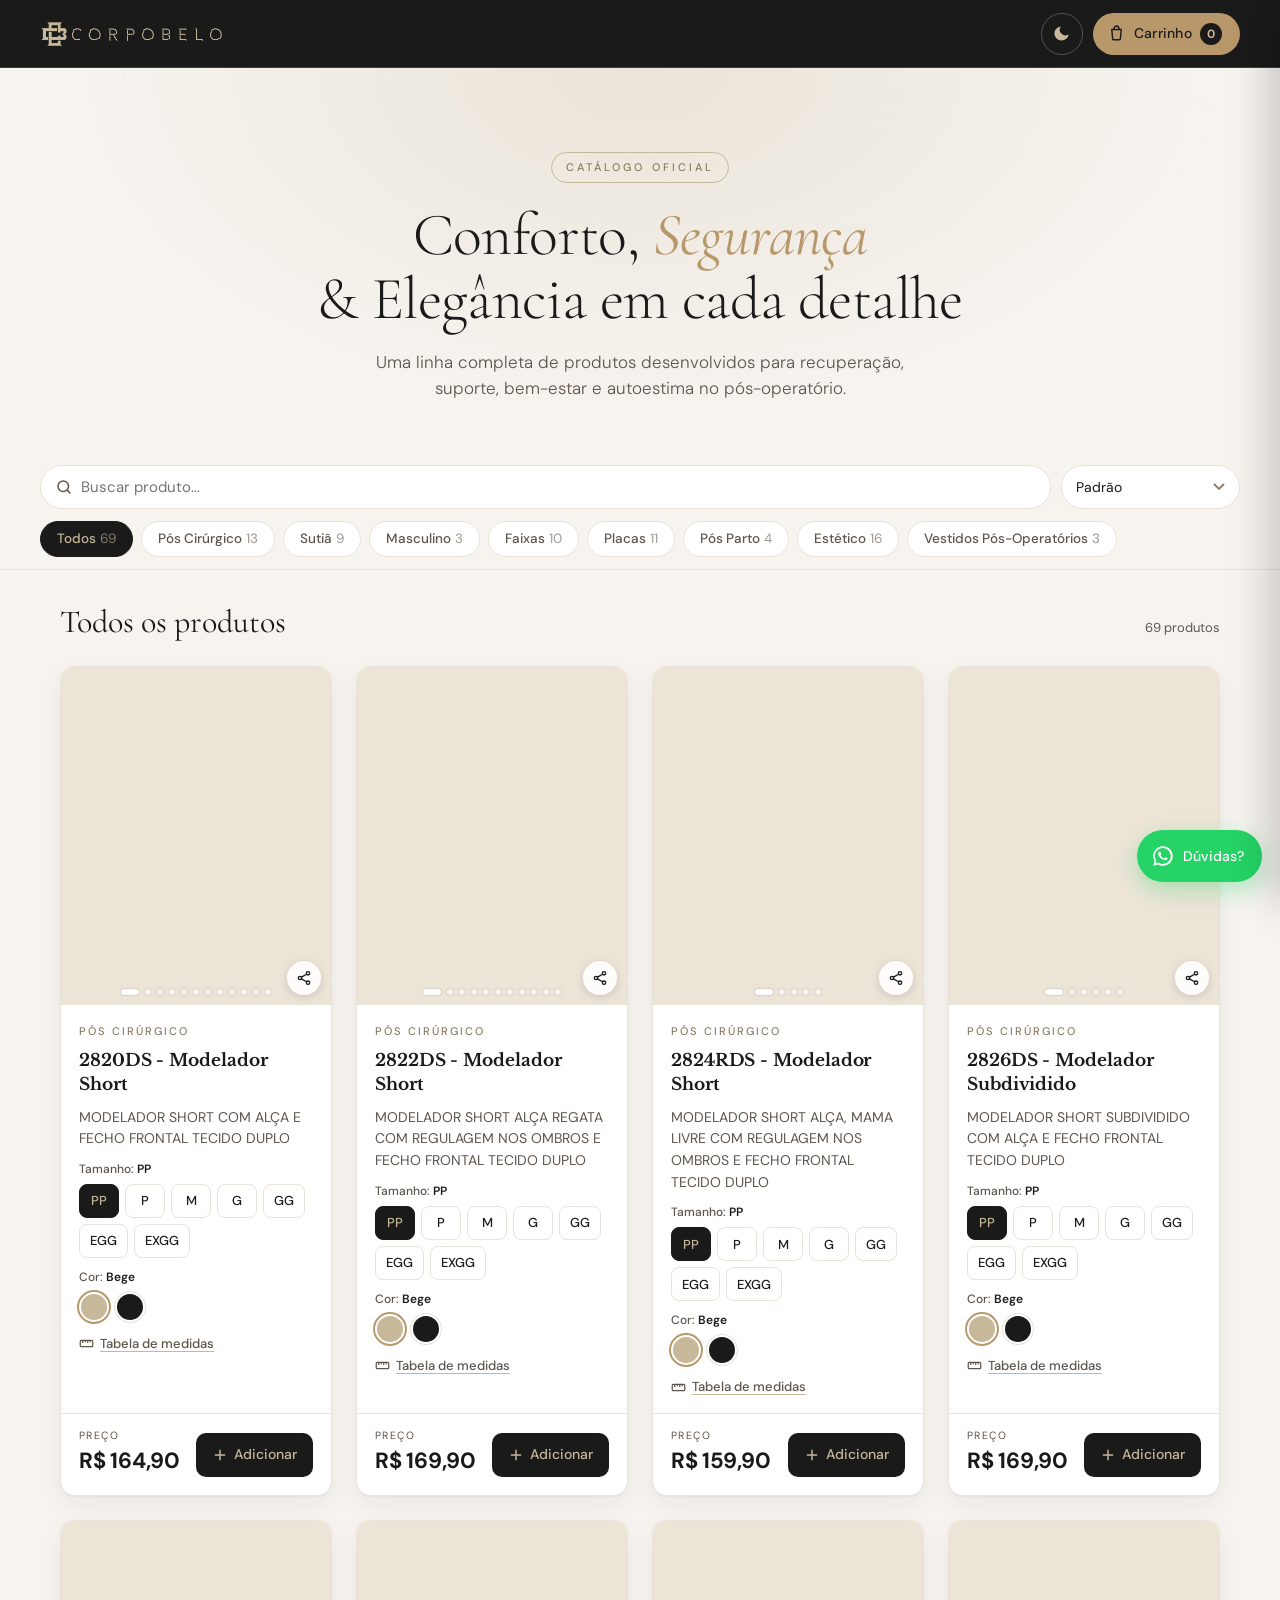
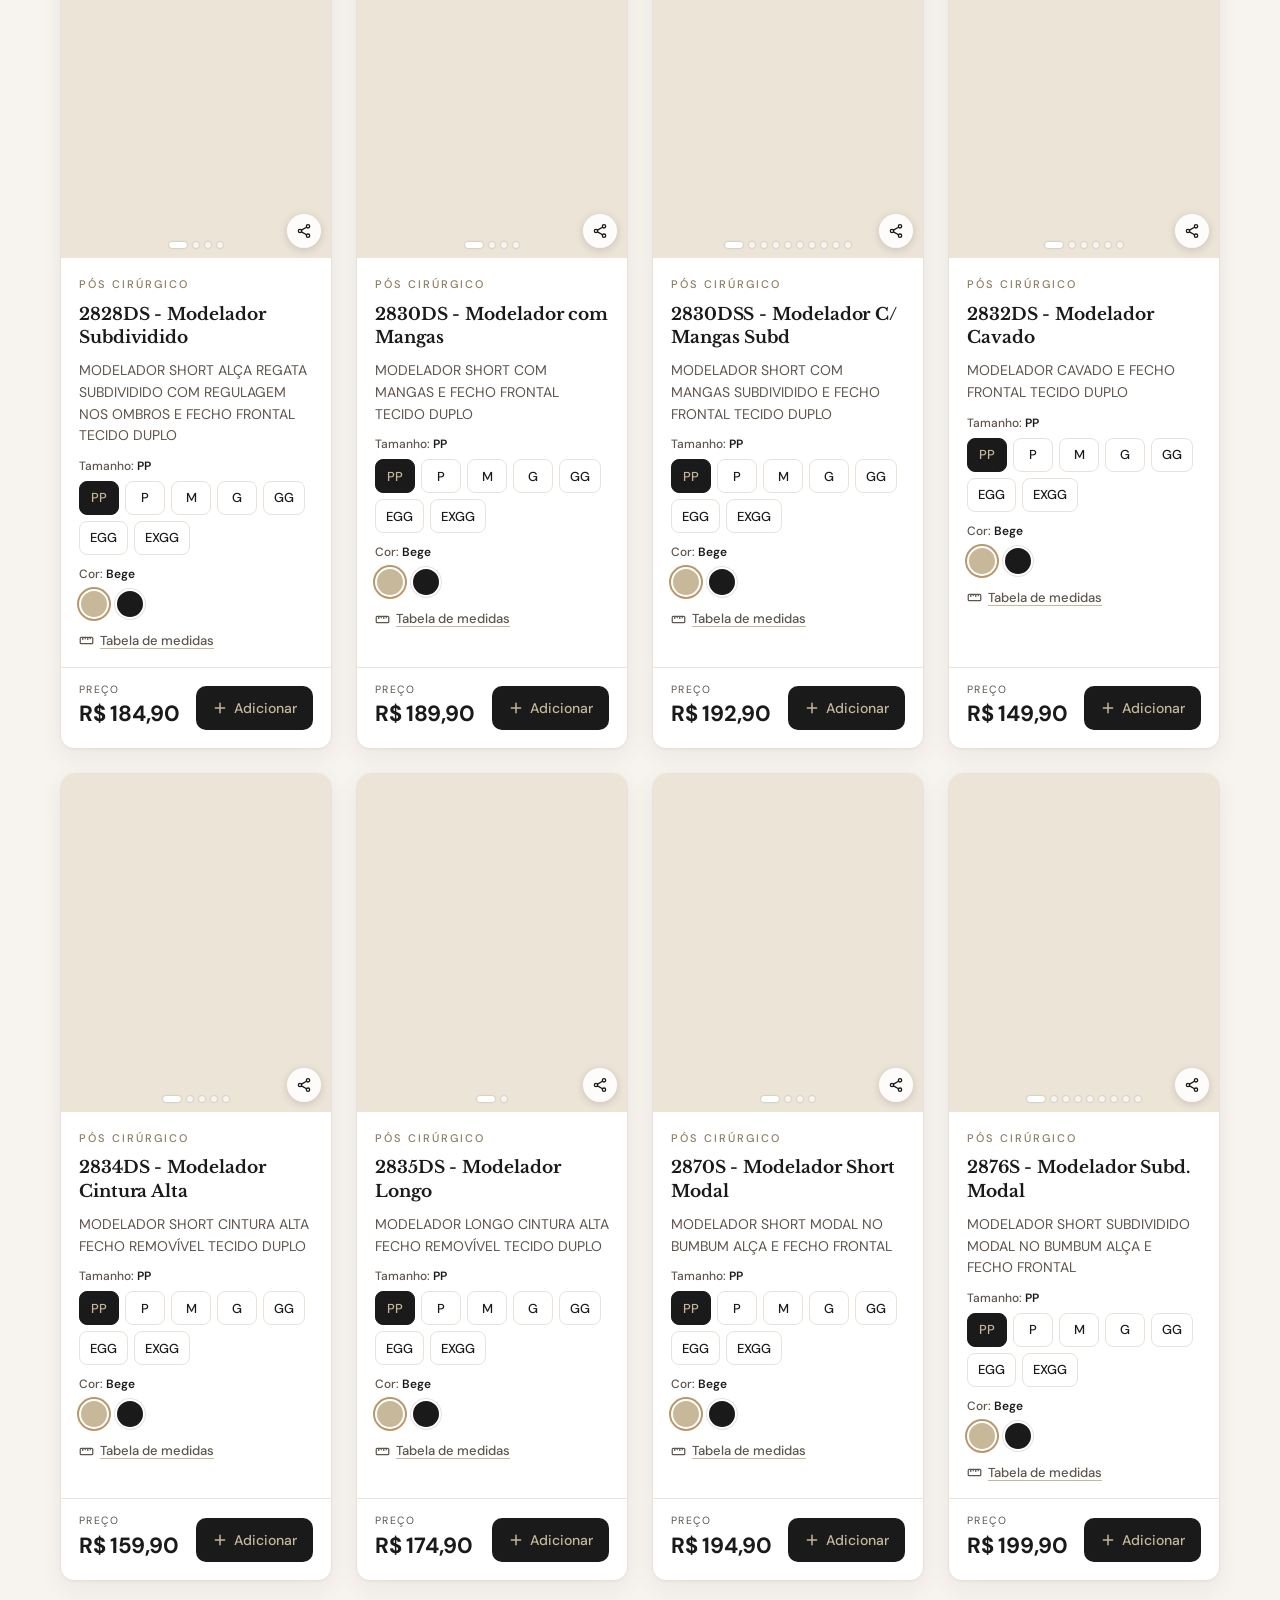
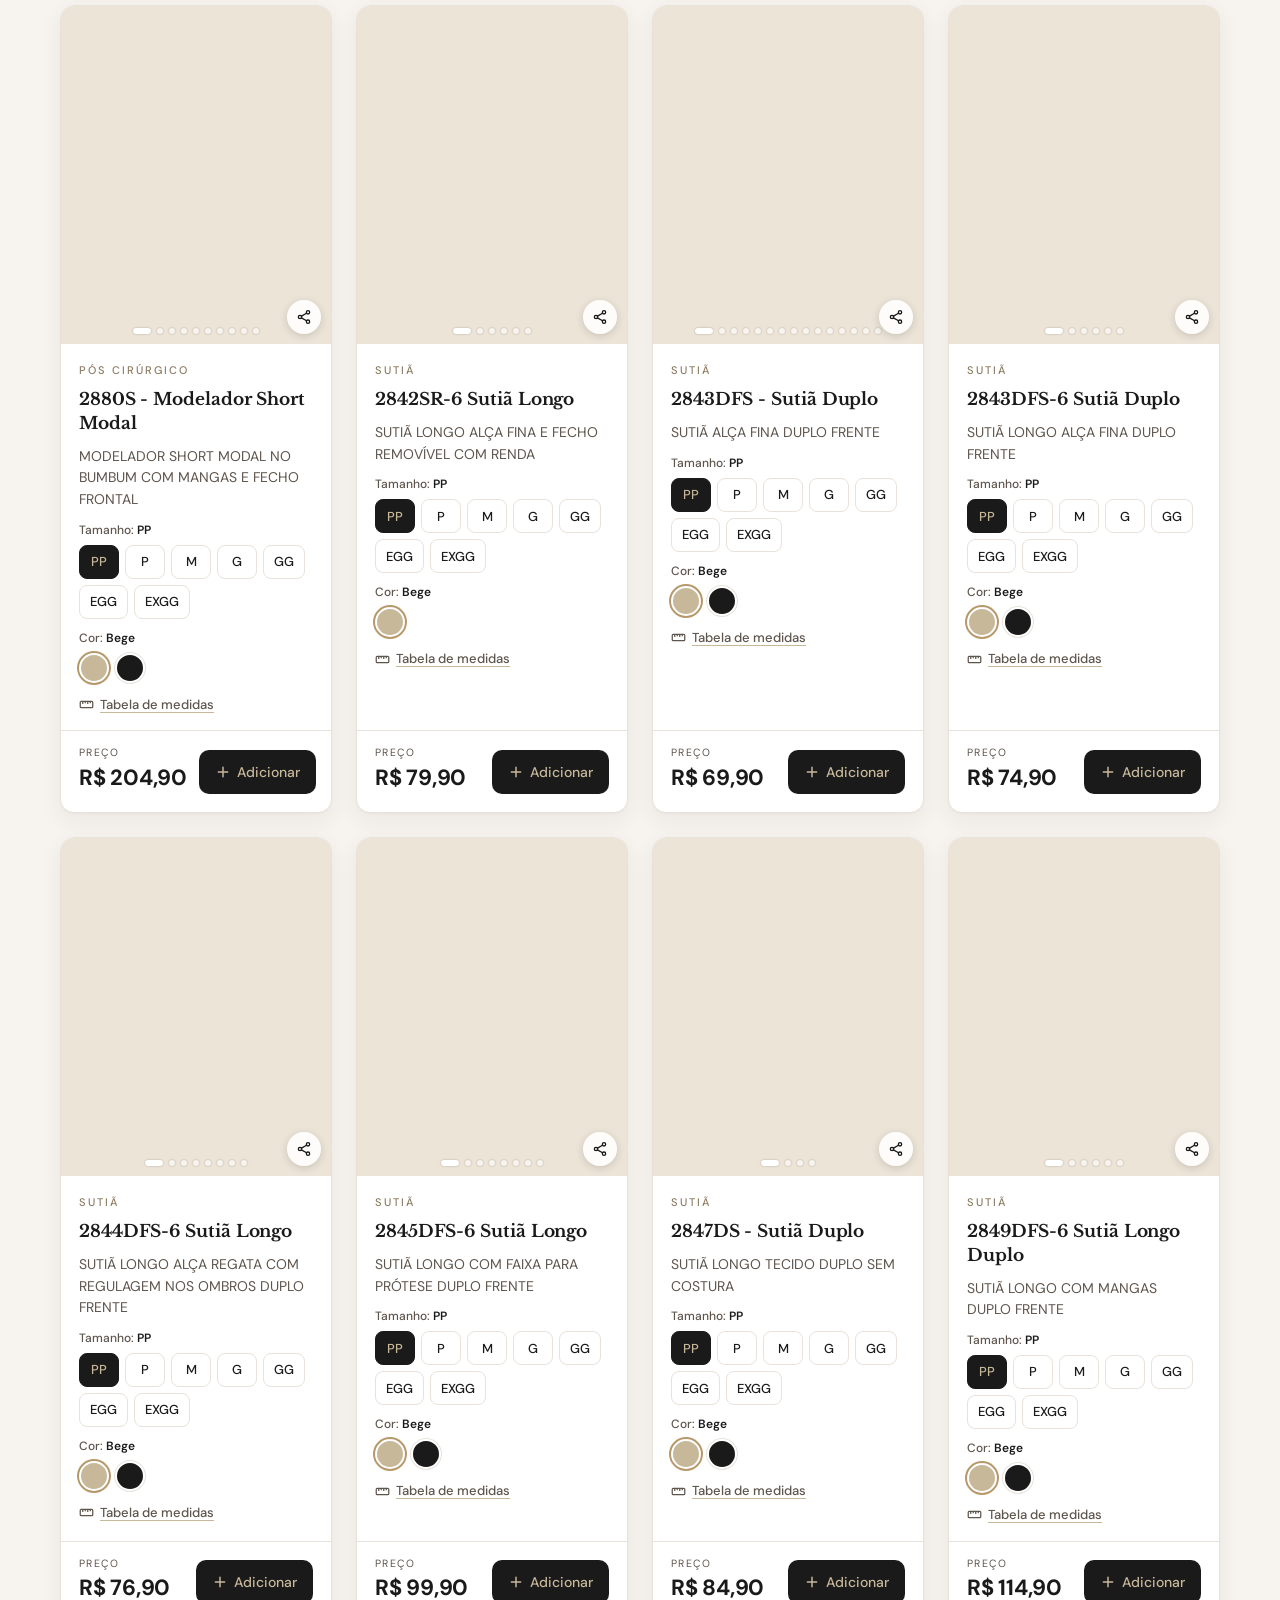
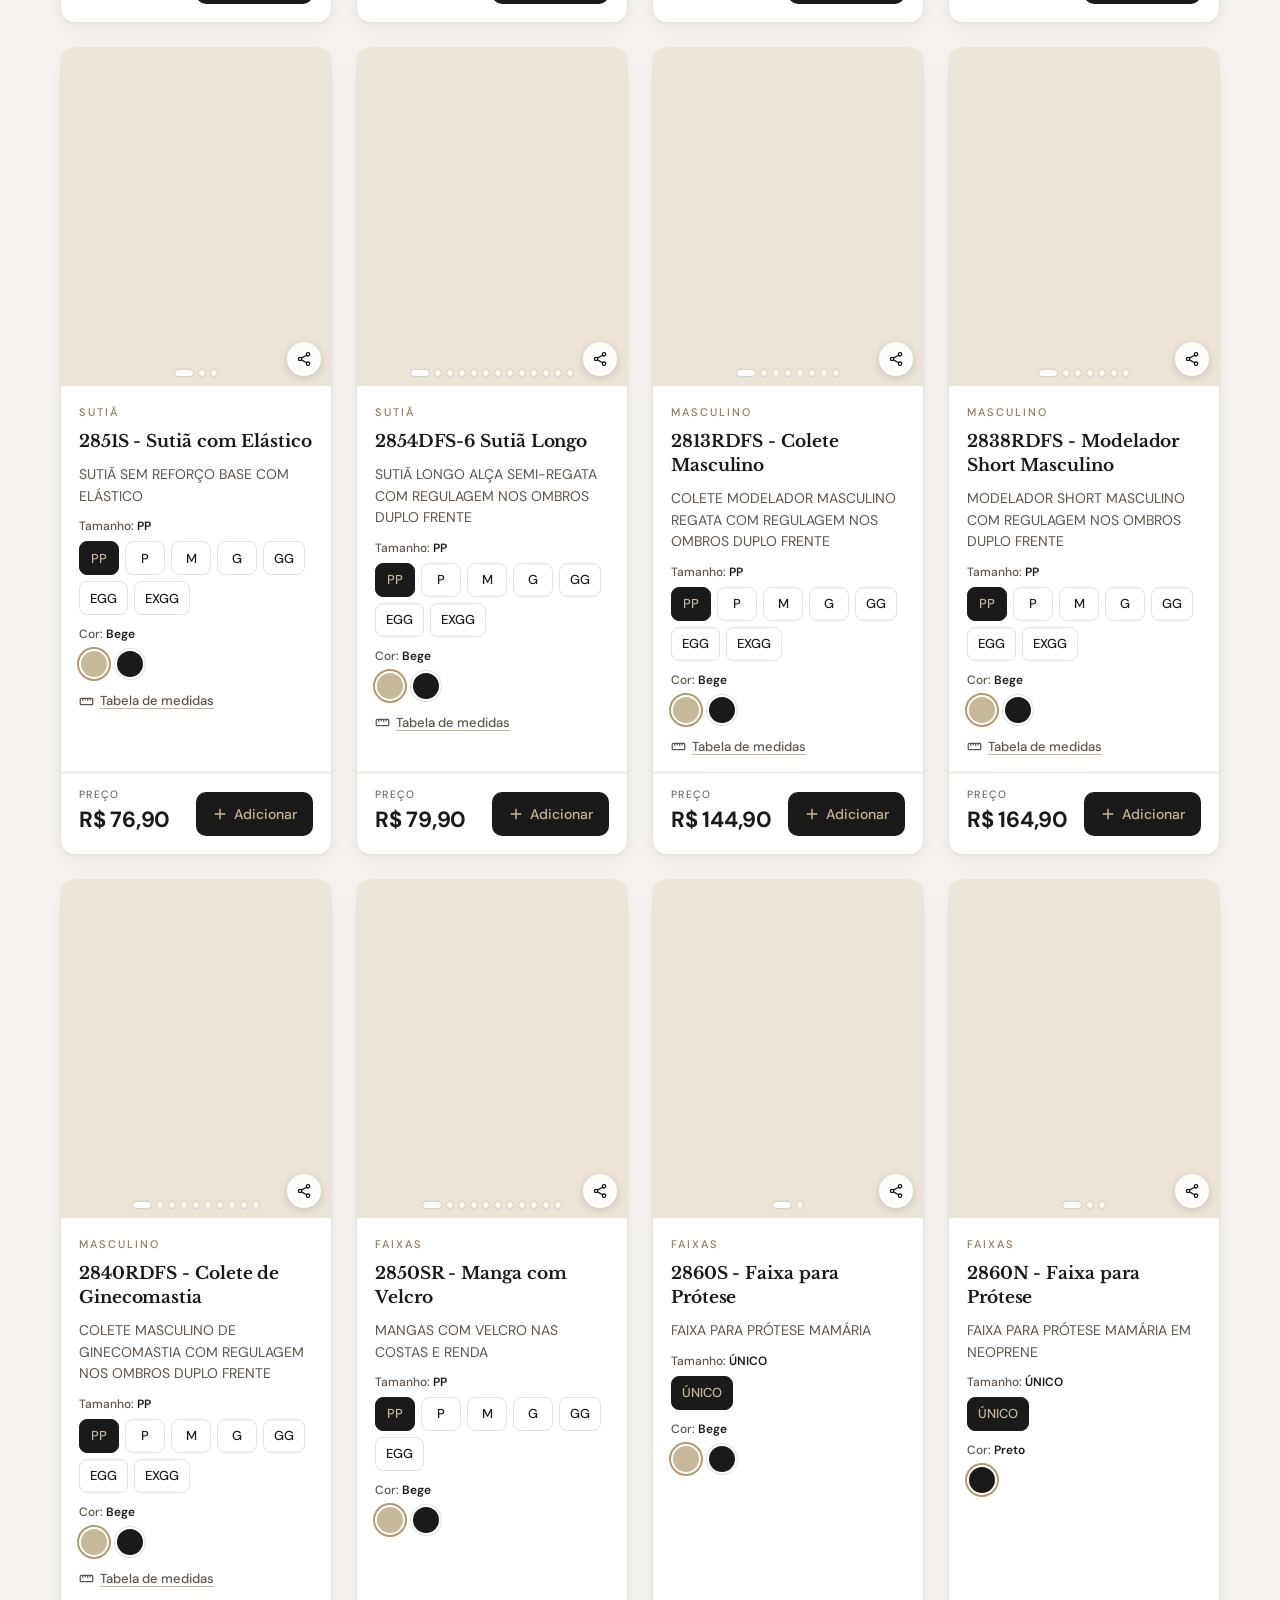
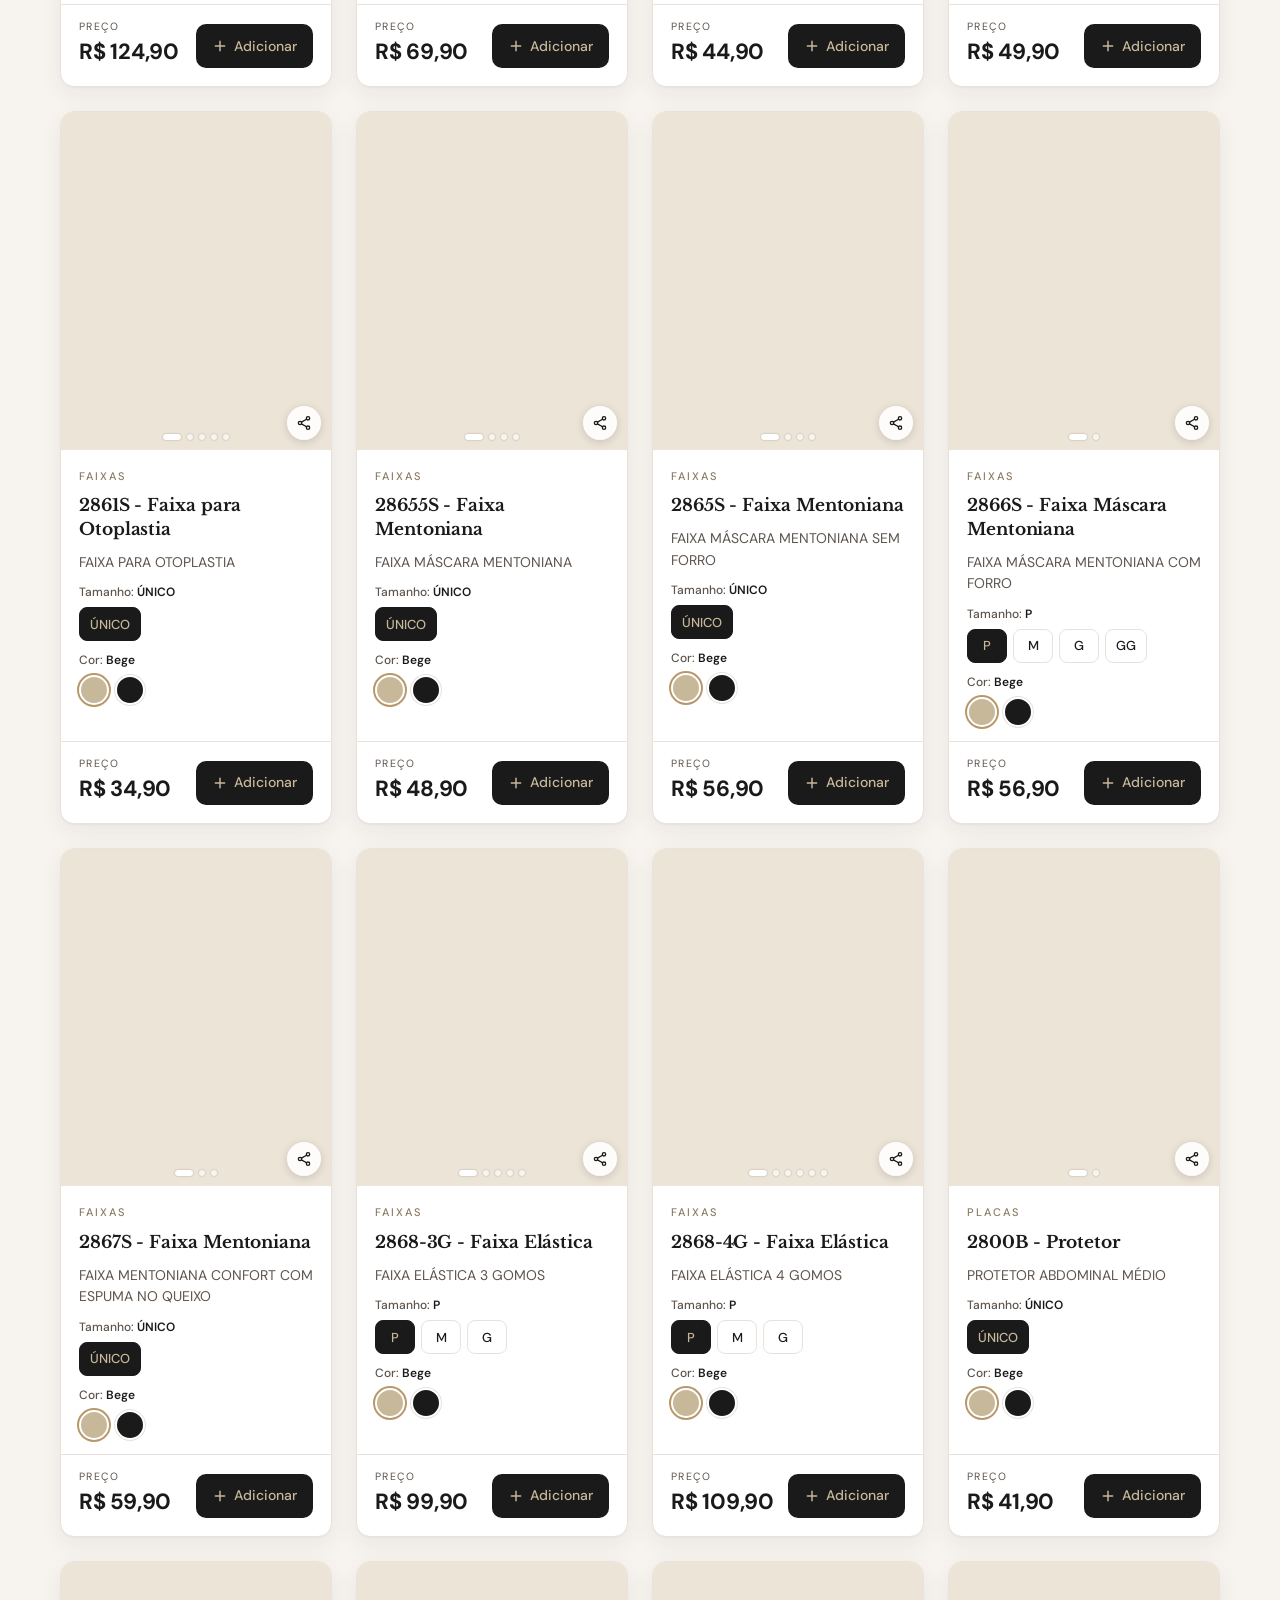
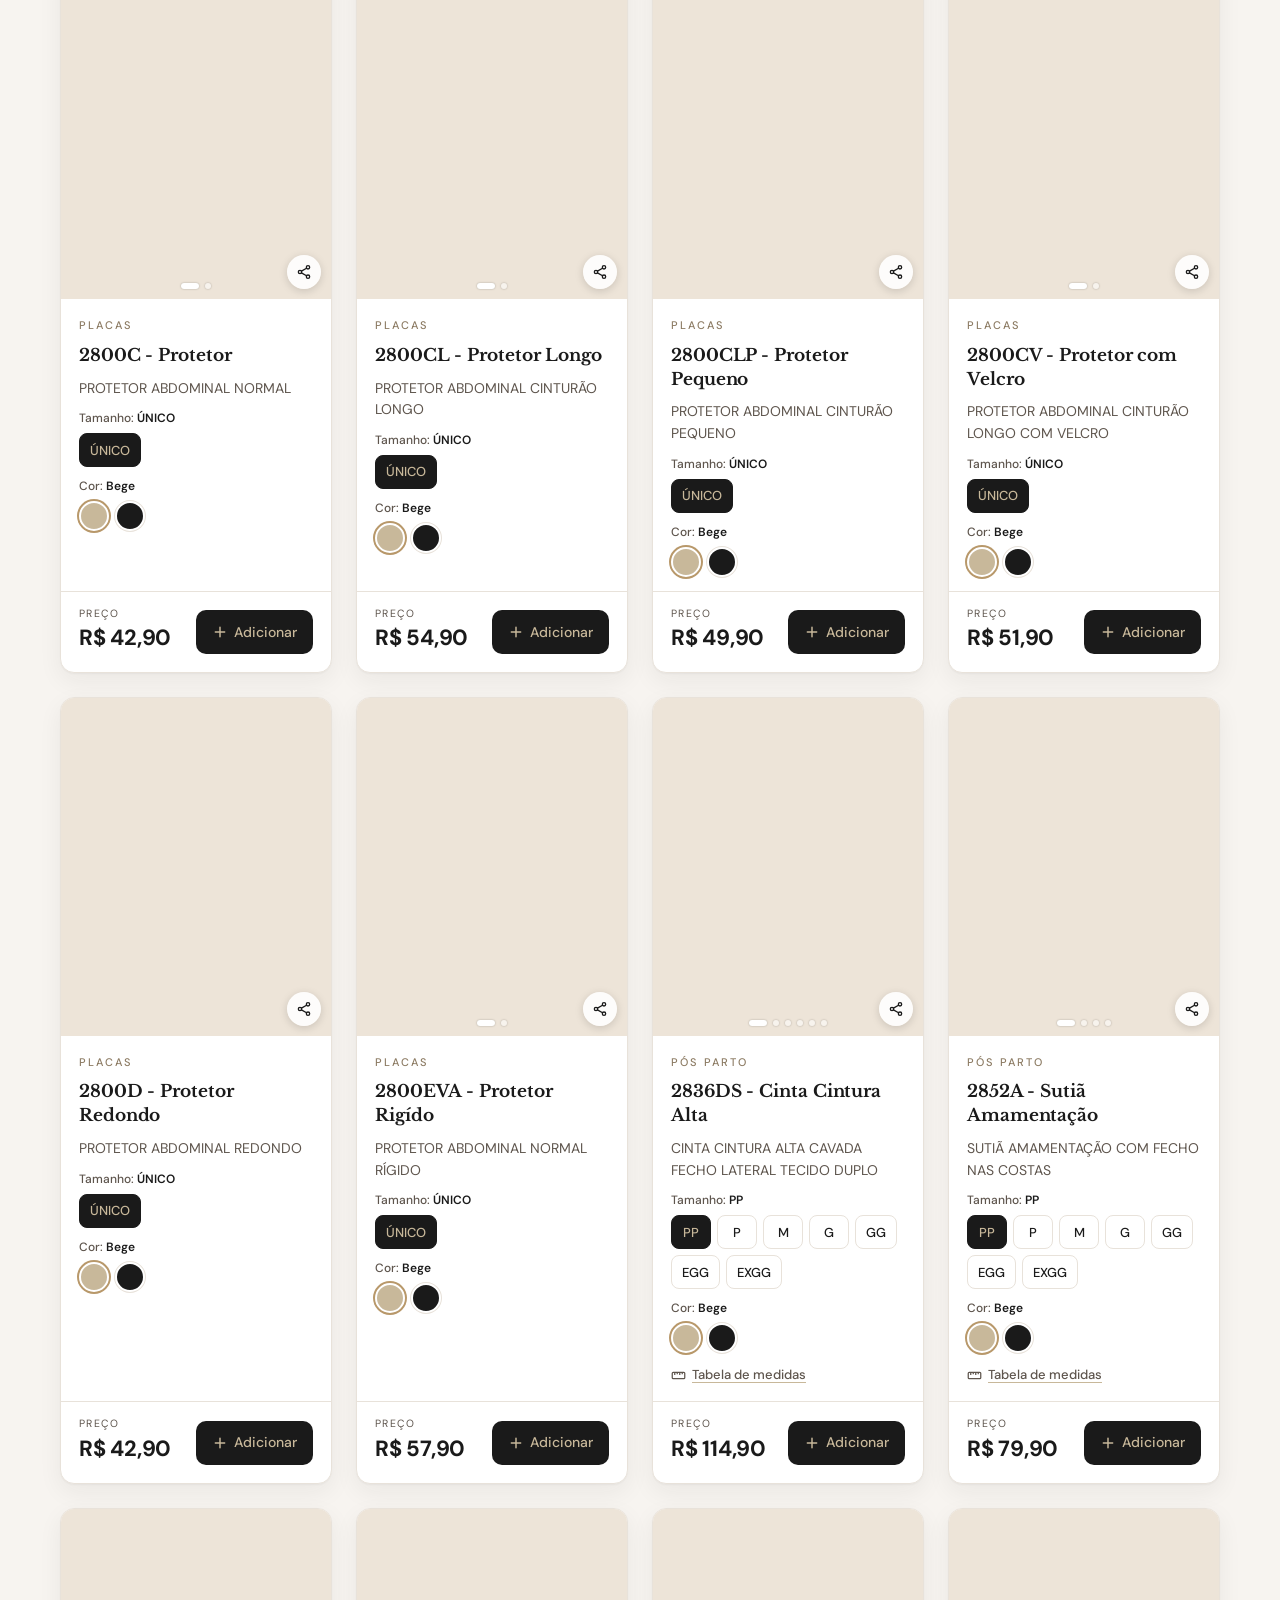
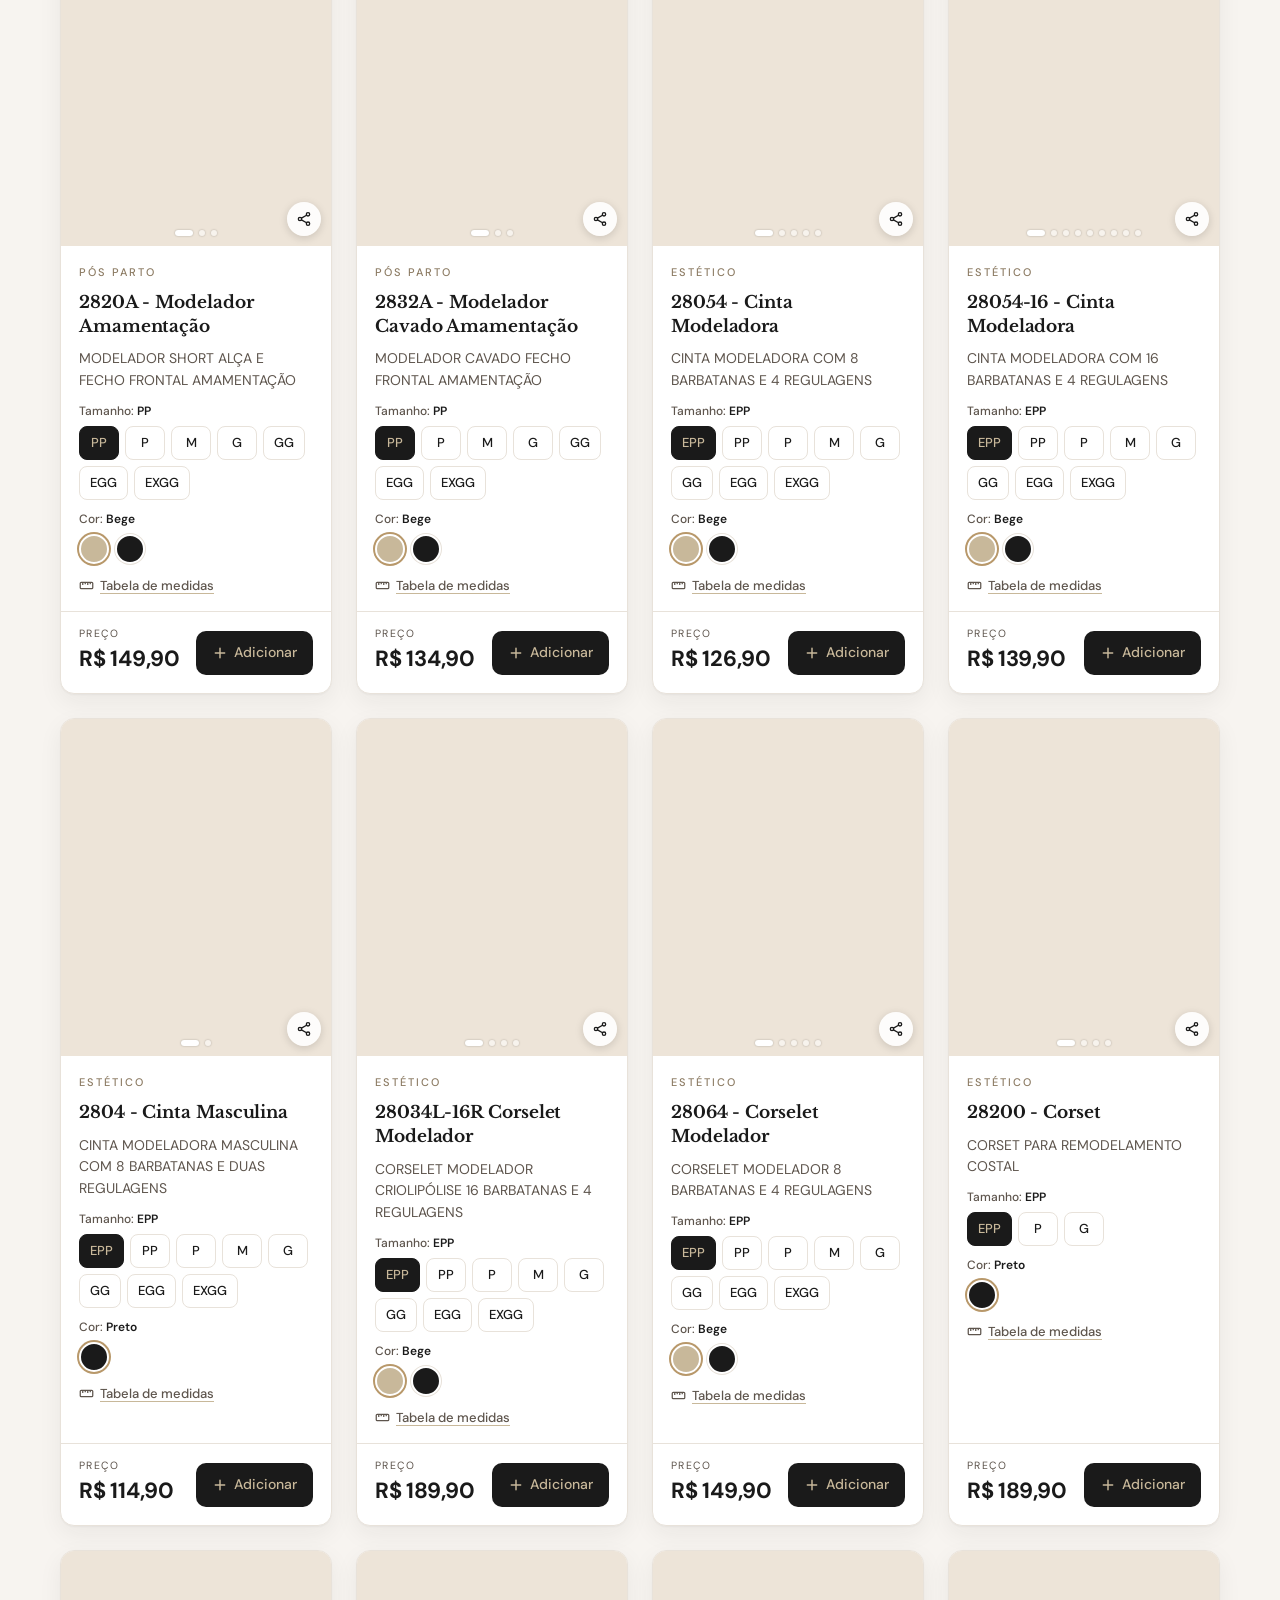
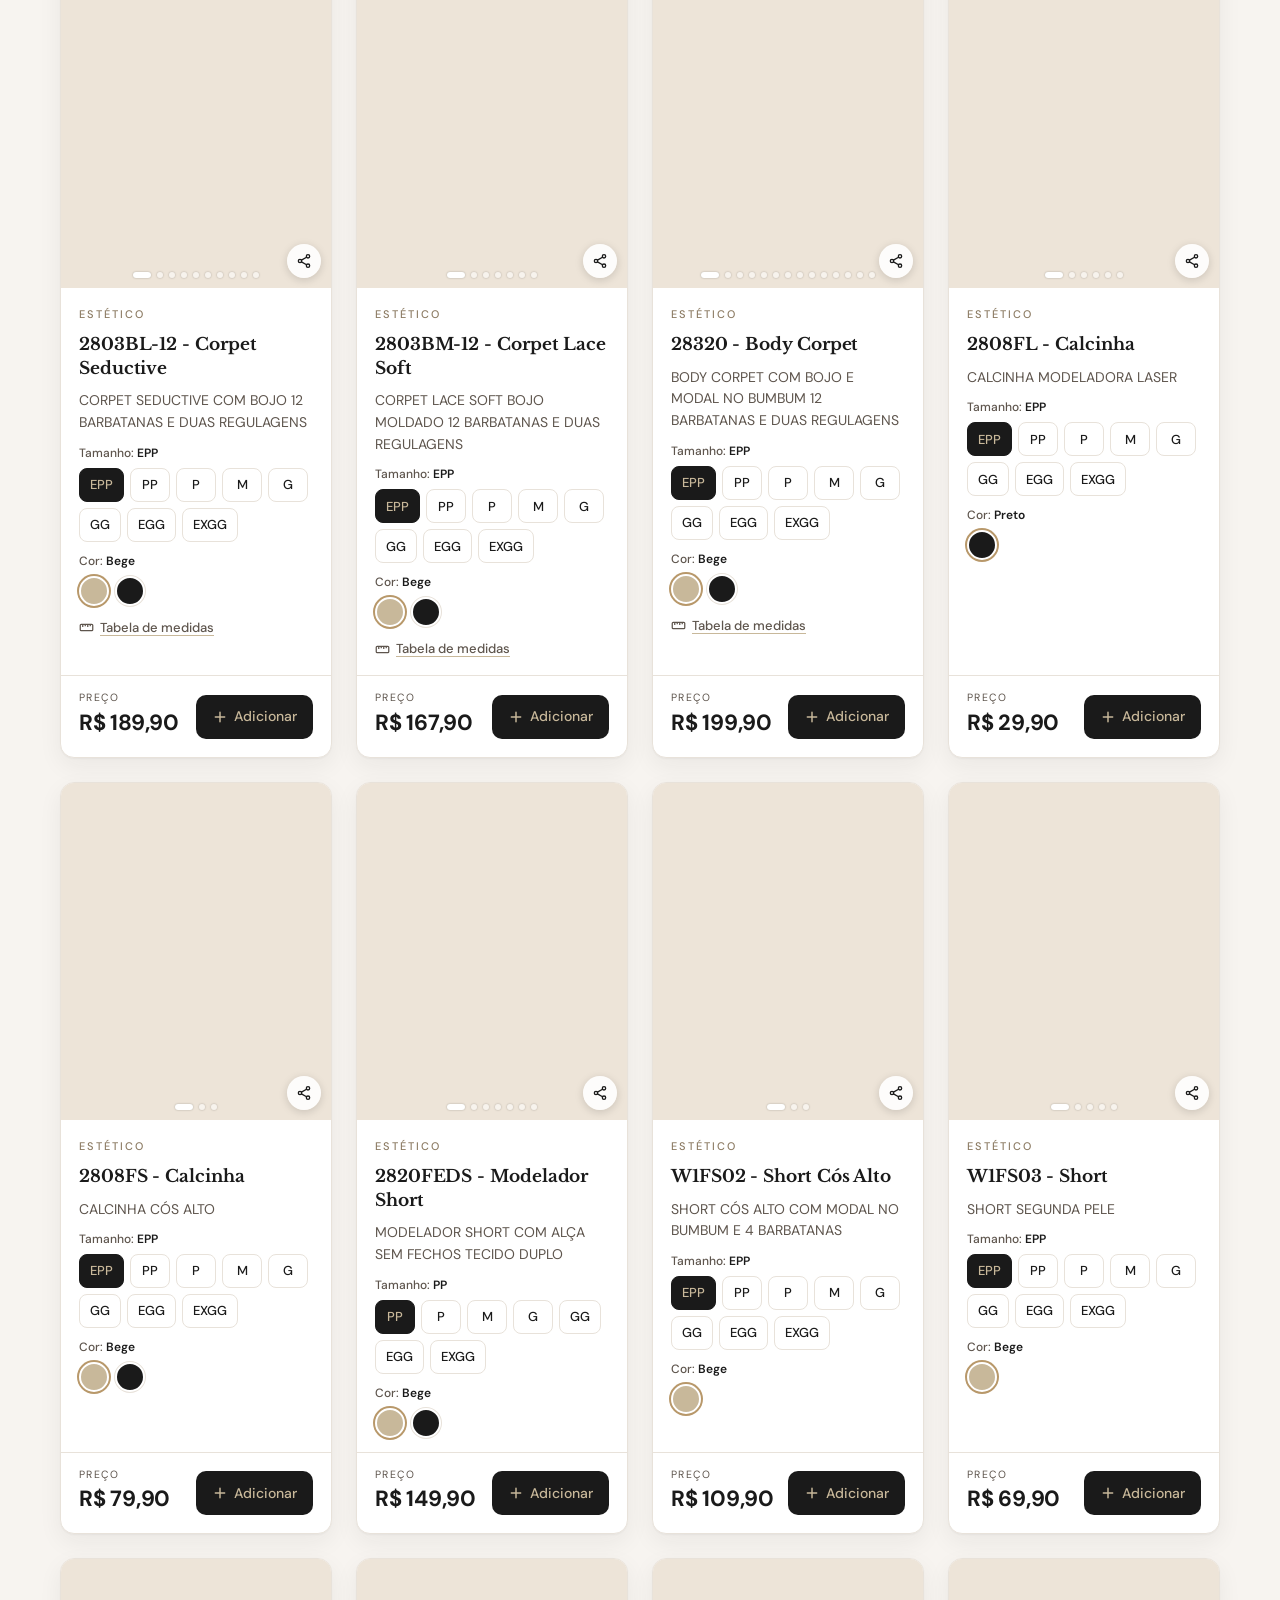
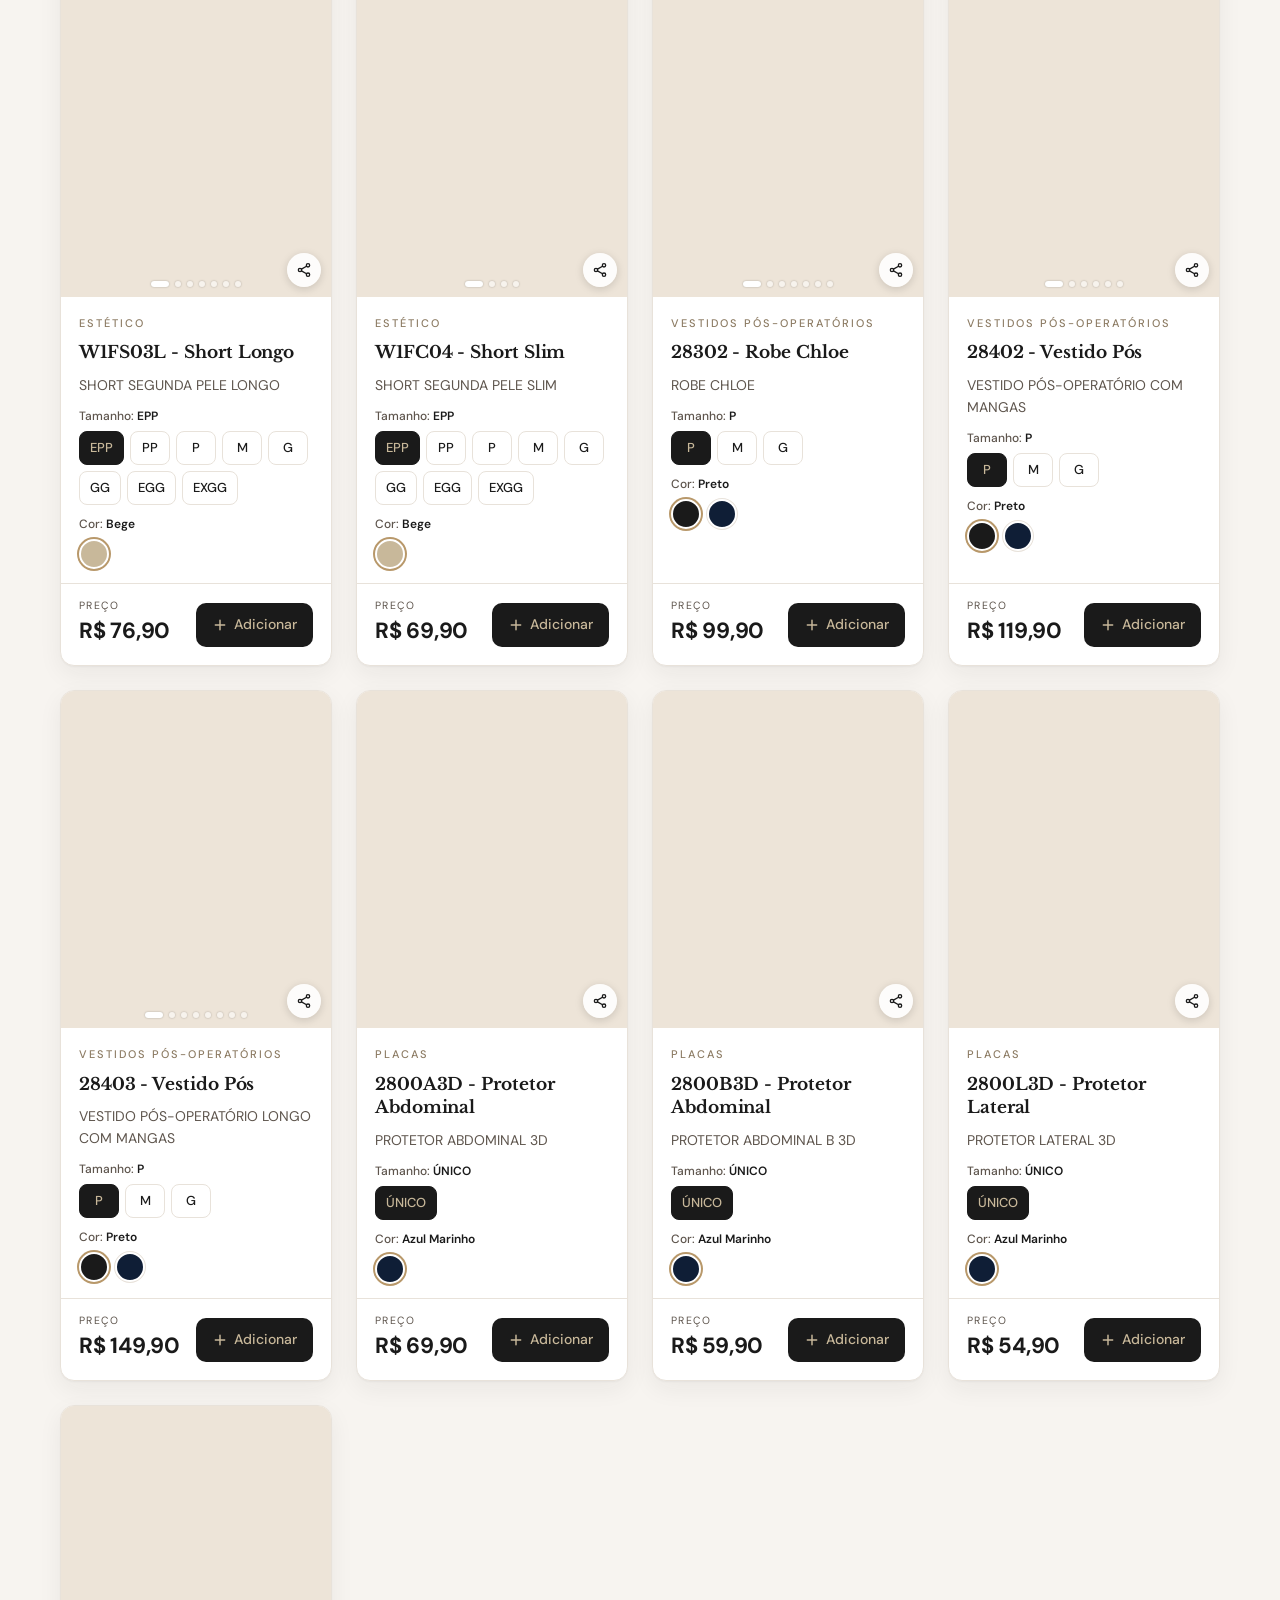
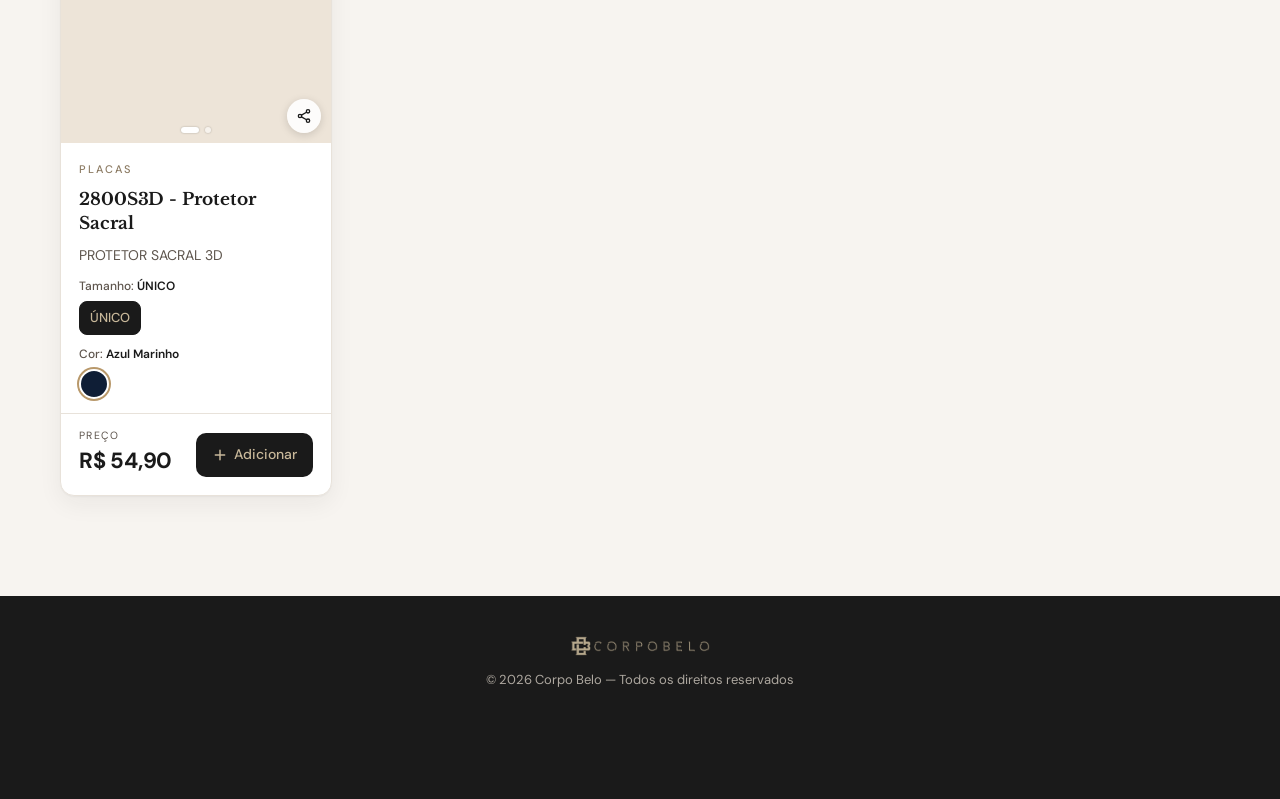
==== commit 9c775495: "Add files via upload" ====
--- a/index.html
+++ b/index.html
@@ -23,7 +23,7 @@
 <link rel="preconnect" href="https://fonts.googleapis.com" />
 <link rel="preconnect" href="https://fonts.gstatic.com" crossorigin />
 <link href="https://fonts.googleapis.com/css2?family=Cormorant+Garamond:ital,wght@0,300;0,400;0,600;1,400&family=DM+Sans:wght@300;400;500;700&display=swap" rel="stylesheet" />
-<link rel="stylesheet" href="assets/style.css" />
+<link rel="stylesheet" href="assets/style.css?v=20261026c" />
 
 <!-- Aplica o tema salvo antes de desenhar a página (evita "piscar") -->
 <script>
@@ -140,8 +140,8 @@
 <!-- Aviso rápido (ex.: "Adicionado ao carrinho") -->
 <div class="aviso" id="aviso" role="status" aria-live="polite"></div>
 
-<script src="config.js"></script>
+<script src="config.js?v=20261026c"></script>
 <script>document.write('<script src="produtos.js?v=' + Date.now() + '"><\/script>');</script>
-<script src="assets/app.js"></script>
+<script src="assets/app.js?v=20261026c"></script>
 </body>
 </html>
--- a/assets/style.css
+++ b/assets/style.css
@@ -1,3 +1,11 @@
+/* Fonte dos nomes de produto (mesmo estilo do catálogo antigo) — arquivos locais */
+@font-face { font-family: 'Libre Baskerville'; font-style: normal; font-weight: 700; font-display: swap;
+  src: url('fonts/libre-baskerville-latin-700-normal.woff2') format('woff2');
+  unicode-range: U+0000-00FF, U+0131, U+0152-0153, U+02BB-02BC, U+02C6, U+02DA, U+02DC, U+0304, U+0308, U+0329, U+2000-206F, U+20AC, U+2122, U+2191, U+2193, U+2212, U+2215, U+FEFF, U+FFFD; }
+@font-face { font-family: 'Libre Baskerville'; font-style: normal; font-weight: 700; font-display: swap;
+  src: url('fonts/libre-baskerville-latin-ext-700-normal.woff2') format('woff2');
+  unicode-range: U+0100-02BA, U+02BD-02C5, U+02C7-02CC, U+02CE-02D7, U+02DD-02FF, U+0304, U+0308, U+0329, U+1D00-1DBF, U+1E00-1E9F, U+1EF2-1EFF, U+2020, U+20A0-20AB, U+20AD-20C0, U+2113, U+2C60-2C7F, U+A720-A7FF; }
+
 /* =====================================================================
    CORPO BELO — ESTILO DO CATÁLOGO
    Cores da marca ficam em :root logo abaixo.
@@ -22,6 +30,7 @@
   --raio: 14px;
   --trans: .28s cubic-bezier(.25,.8,.25,1);
   --serif: 'Cormorant Garamond', Georgia, serif;
+  --serif-produto: 'Libre Baskerville', Georgia, 'Times New Roman', serif;
   --sans: 'DM Sans', system-ui, -apple-system, 'Segoe UI', sans-serif;
   color-scheme: light;
 }
@@ -249,7 +258,7 @@
 .card-corpo { padding: 18px 18px 6px; display: flex; flex-direction: column; gap: 10px; flex: 1; }
 .card-cat { font-size: 11px; font-weight: 500; letter-spacing: .18em; text-transform: uppercase; color: var(--bege-escuro); }
 [data-theme="dark"] .card-cat { color: var(--bege); }
-.card-nome { font-family: var(--serif); font-size: 23px; font-weight: 600; line-height: 1.15; }
+.card-nome { font-family: var(--serif-produto); font-size: 17px; font-weight: 700; line-height: 1.4; letter-spacing: -.005em; }
 .card-desc { font-size: 14px; color: var(--texto-suave); line-height: 1.55; }
 .card-desc.recolhida { display: -webkit-box; -webkit-line-clamp: 3; -webkit-box-orient: vertical; overflow: hidden; }
 .ver-mais { align-self: flex-start; background: none; border: none; font-size: 13px; color: var(--dourado); font-weight: 500; padding: 0; margin-top: -4px; }
@@ -354,10 +363,17 @@
 .item-nome { font-weight: 500; font-size: 14.5px; line-height: 1.3; }
 .item-meta { font-size: 12.5px; color: var(--texto-suave); margin-top: 2px; text-transform: capitalize; }
 .item-preco { font-size: 13.5px; font-weight: 600; margin-top: 4px; }
+.item-lado { display: flex; flex-direction: column; align-items: flex-end; gap: 6px; }
 .item-qtd { display: flex; align-items: center; gap: 2px; border: 1px solid var(--borda); border-radius: 999px; padding: 2px; }
-.item-qtd button { width: 30px; height: 30px; border-radius: 50%; border: none; background: transparent; font-size: 16px; }
-.item-qtd button:hover { background: var(--bege-claro); }
-.item-qtd span { min-width: 20px; text-align: center; font-size: 14px; font-weight: 600; }
+.item-qtd button { width: 30px; height: 30px; border-radius: 50%; border: none; background: transparent; font-size: 17px; line-height: 1; }
+.item-qtd button:hover:not(:disabled) { background: var(--bege-claro); }
+.item-qtd button:disabled { opacity: .3; cursor: default; }
+.item-qtd input { width: 44px; height: 30px; border: none; border-radius: 8px; background: var(--fundo); text-align: center; font-size: 15px; font-weight: 600; -moz-appearance: textfield; appearance: textfield; }
+.item-qtd input::-webkit-outer-spin-button, .item-qtd input::-webkit-inner-spin-button { -webkit-appearance: none; margin: 0; }
+.item-qtd input:focus { outline: 2px solid var(--dourado); }
+.item-remover { display: inline-flex; align-items: center; gap: 4px; background: none; border: none; font-size: 12.5px; color: var(--texto-suave); padding: 2px 4px; }
+.item-remover:hover { color: var(--vermelho); }
+.item-remover svg { width: 14px; height: 14px; fill: none; stroke: currentColor; stroke-width: 1.8; stroke-linecap: round; stroke-linejoin: round; }
 .carrinho-rodape { padding: 16px 20px calc(18px + env(safe-area-inset-bottom)); border-top: 1px solid var(--borda); display: flex; flex-direction: column; gap: 12px; background: var(--superficie); }
 .carrinho-rodape.oculto { display: none; }
 .carrinho-total { display: flex; justify-content: space-between; align-items: baseline; font-size: 15px; }
@@ -422,7 +438,7 @@
   #ordenar { flex: 0 0 118px; max-width: 118px; font-size: 13px; padding: 0 28px 0 12px; background-position: right 10px center; text-overflow: ellipsis; }
 }
 @media (min-width: 420px) and (max-width: 640px) { .grade { grid-template-columns: 1fr 1fr; gap: 12px; }
-  .card-nome { font-size: 19px; }
+  .card-nome { font-size: 15px; }
   .card-corpo { padding: 14px 12px 4px; }
   .card-rodape { flex-direction: column; align-items: stretch; padding: 12px; }
   .btn-add { width: 100%; }
